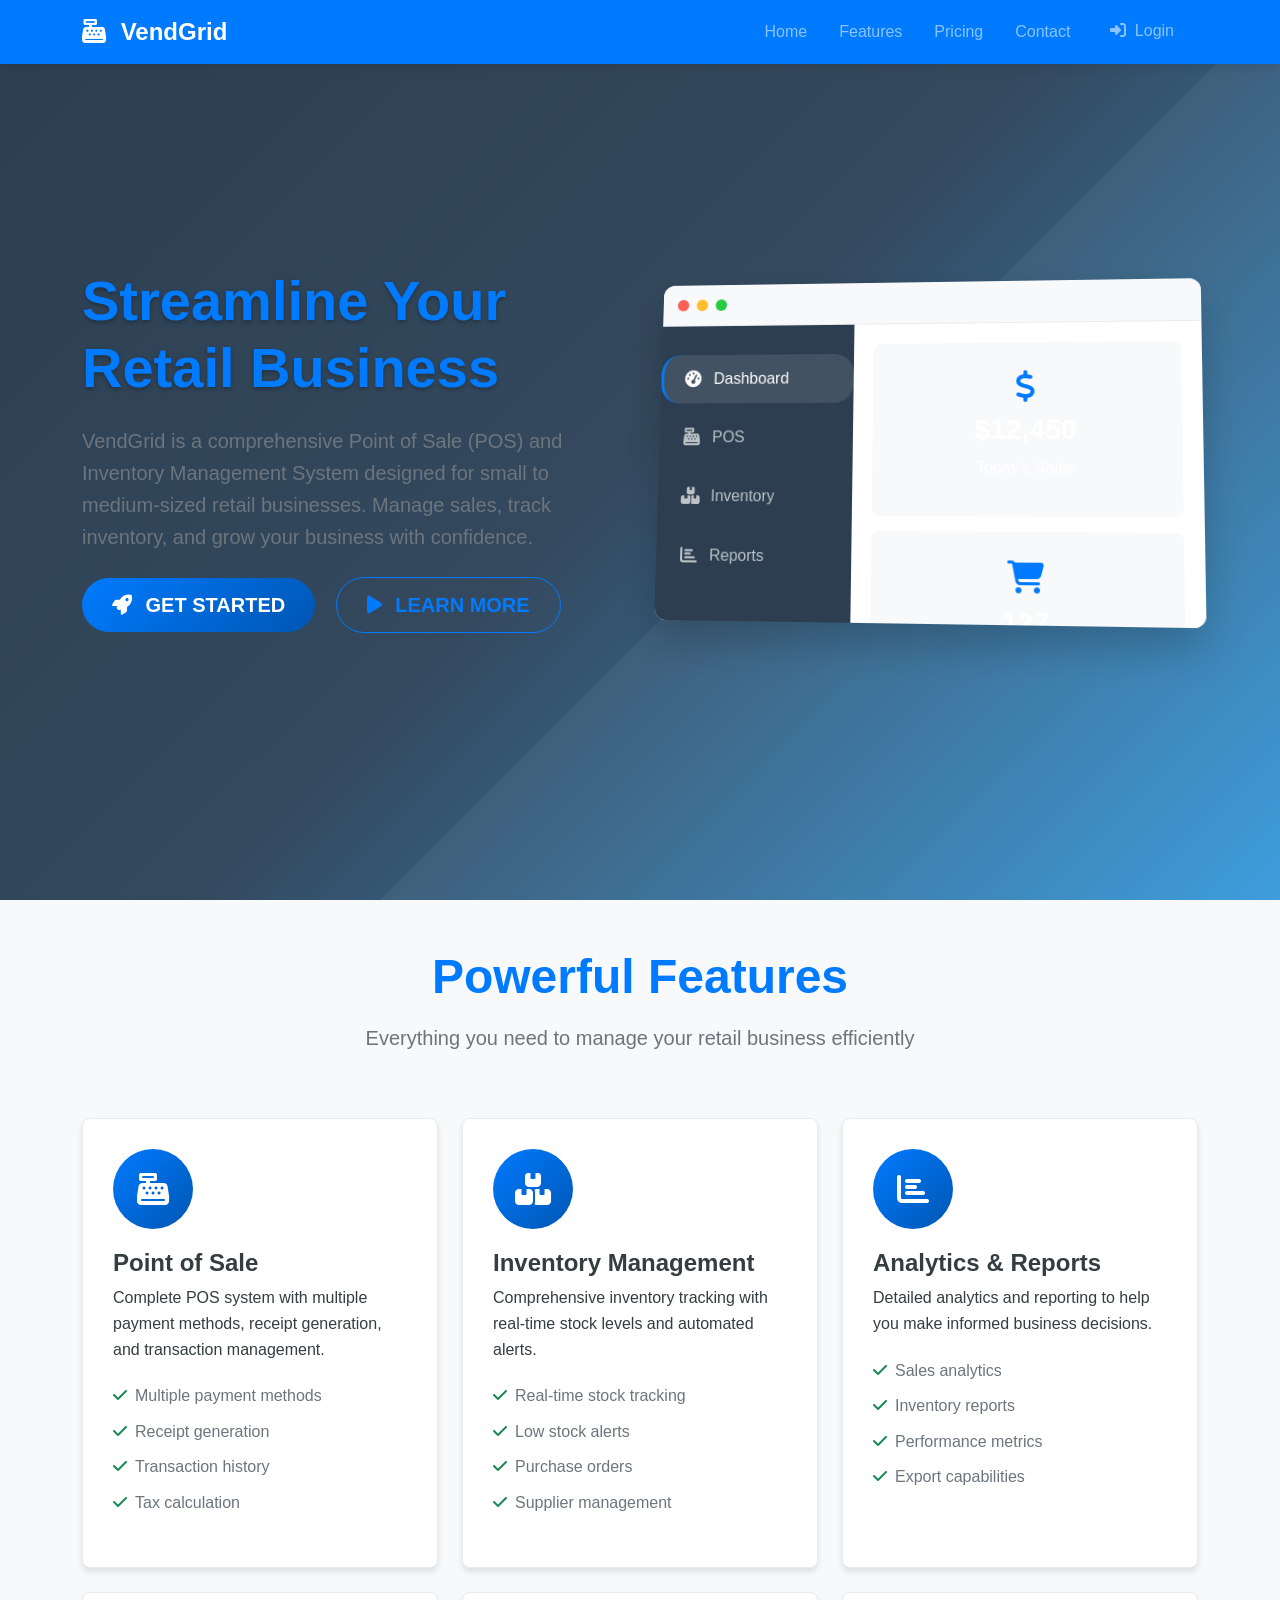
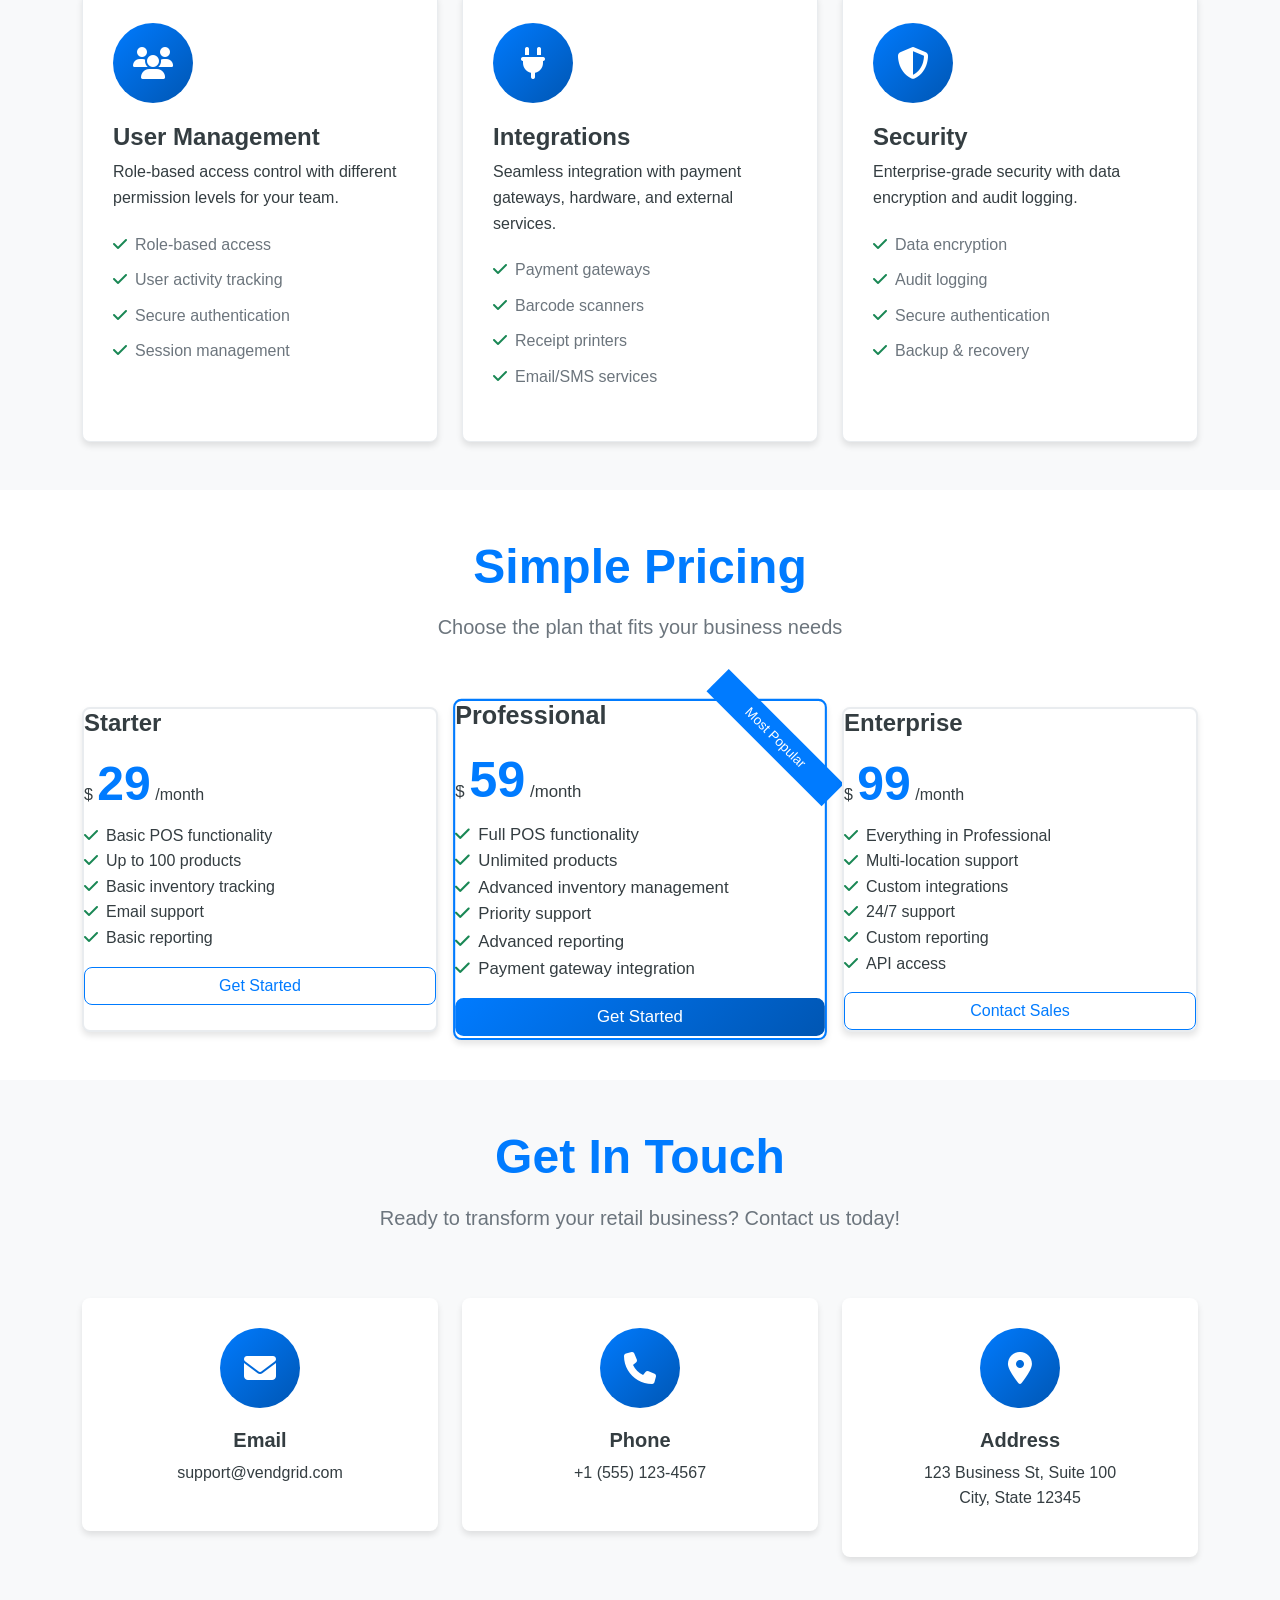
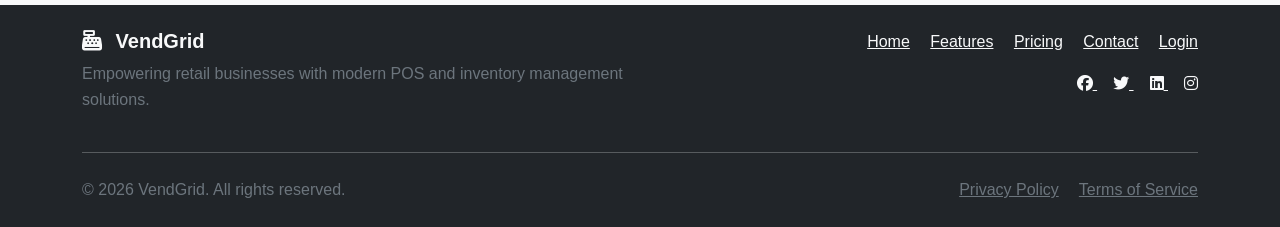
==== index.html @ 6379d598 "vendgrid" ====
<!DOCTYPE html>
<html lang="en">
<head>
    <meta charset="UTF-8">
    <meta name="viewport" content="width=device-width, initial-scale=1.0">
    <title>VendGrid - POS & Inventory Management System</title>
    <meta name="description" content="VendGrid is a comprehensive Point of Sale (POS) and Inventory Management System designed for small to medium-sized retail businesses.">
    
    <!-- Bootstrap CSS -->
    <link href="https://cdn.jsdelivr.net/npm/bootstrap@5.3.2/dist/css/bootstrap.min.css" rel="stylesheet">
    
    <!-- Font Awesome Icons -->
    <link rel="stylesheet" href="https://cdnjs.cloudflare.com/ajax/libs/font-awesome/6.4.0/css/all.min.css">
    
    <!-- Custom CSS -->
    <link rel="stylesheet" href="assets/css/shared.css">
    <link rel="stylesheet" href="assets/css/index.css">
   
    
    <!-- Favicon -->
    <link rel="icon" type="image/x-icon" href="assets/images/icons/favicon.ico">
</head>
<body>
    <!-- Navigation -->
    <nav class="navbar navbar-expand-lg navbar-dark bg-primary fixed-top">
        <div class="container">
            <a class="navbar-brand fw-bold" href="#home">
                <i class="fas fa-cash-register me-2"></i>
                VendGrid
            </a>
            
            <button class="navbar-toggler" type="button" data-bs-toggle="collapse" data-bs-target="#navbarNav">
                <span class="navbar-toggler-icon"></span>
            </button>
            
            <div class="collapse navbar-collapse" id="navbarNav">
                <ul class="navbar-nav ms-auto">
                    <li class="nav-item">
                        <a class="nav-link" href="#home">Home</a>
                    </li>
                    <li class="nav-item">
                        <a class="nav-link" href="#features">Features</a>
                    </li>
                    <li class="nav-item">
                        <a class="nav-link" href="#pricing">Pricing</a>
                    </li>
                    <li class="nav-item">
                        <a class="nav-link" href="#contact">Contact</a>
                    </li>
                    <li class="nav-item">
                        <a class="nav-link btn btn-outline-light ms-2 px-3" href="login.html">
                            <i class="fas fa-sign-in-alt me-1"></i>
                            Login
                        </a>
                    </li>
                </ul>
            </div>
        </div>
    </nav>

    <!-- Hero Section -->
    <section id="home" class="hero-section">
        <div class="container">
            <div class="row align-items-center min-vh-100">
                <div class="col-lg-6">
                    <div class="hero-content">
                        <h1 class="display-4 fw-bold text-primary mb-4">
                            Streamline Your Retail Business
                        </h1>
                        <p class="lead text-muted mb-4">
                            VendGrid is a comprehensive Point of Sale (POS) and Inventory Management System designed for small to medium-sized retail businesses. Manage sales, track inventory, and grow your business with confidence.
                        </p>
                        <div class="hero-buttons">
                            <a href="login.html" class="btn btn-primary btn-lg me-3">
                                <i class="fas fa-rocket me-2"></i>
                                Get Started
                            </a>
                            <a href="#features" class="btn btn-outline-primary btn-lg">
                                <i class="fas fa-play me-2"></i>
                                Learn More
                            </a>
                        </div>
                    </div>
                </div>
                <div class="col-lg-6">
                    <div class="hero-image text-center">
                        <div class="dashboard-preview">
                            <div class="preview-window">
                                <div class="preview-header">
                                    <div class="preview-controls">
                                        <span class="control red"></span>
                                        <span class="control yellow"></span>
                                        <span class="control green"></span>
                                    </div>
                                </div>
                                <div class="preview-content">
                                    <div class="preview-sidebar">
                                        <div class="sidebar-item active">
                                            <i class="fas fa-tachometer-alt"></i>
                                            Dashboard
                                        </div>
                                        <div class="sidebar-item">
                                            <i class="fas fa-cash-register"></i>
                                            POS
                                        </div>
                                        <div class="sidebar-item">
                                            <i class="fas fa-boxes"></i>
                                            Inventory
                                        </div>
                                        <div class="sidebar-item">
                                            <i class="fas fa-chart-bar"></i>
                                            Reports
                                        </div>
                                    </div>
                                    <div class="preview-main">
                                        <div class="preview-cards">
                                            <div class="preview-card">
                                                <div class="card-icon">
                                                    <i class="fas fa-dollar-sign"></i>
                                                </div>
                                                <div class="card-content">
                                                    <h3>$12,450</h3>
                                                    <p>Today's Sales</p>
                                                </div>
                                            </div>
                                            <div class="preview-card">
                                                <div class="card-icon">
                                                    <i class="fas fa-shopping-cart"></i>
                                                </div>
                                                <div class="card-content">
                                                    <h3>127</h3>
                                                    <p>Transactions</p>
                                                </div>
                                            </div>
                                            <div class="preview-card">
                                                <div class="card-icon">
                                                    <i class="fas fa-boxes"></i>
                                                </div>
                                                <div class="card-content">
                                                    <h3>1,234</h3>
                                                    <p>Products</p>
                                                </div>
                                            </div>
                                        </div>
                                    </div>
                                </div>
                            </div>
                        </div>
                    </div>
                </div>
            </div>
        </div>
    </section>

    <!-- Features Section -->
    <section id="features" class="py-5 bg-light">
        <div class="container">
            <div class="row">
                <div class="col-lg-8 mx-auto text-center mb-5">
                    <h2 class="display-5 fw-bold text-primary mb-3">Powerful Features</h2>
                    <p class="lead text-muted">
                        Everything you need to manage your retail business efficiently
                    </p>
                </div>
            </div>
            
            <div class="row g-4">
                <!-- POS Features -->
                <div class="col-lg-4 col-md-6">
                    <div class="feature-card h-100">
                        <div class="feature-icon">
                            <i class="fas fa-cash-register"></i>
                        </div>
                        <h4>Point of Sale</h4>
                        <p>Complete POS system with multiple payment methods, receipt generation, and transaction management.</p>
                        <ul class="feature-list">
                            <li><i class="fas fa-check text-success me-2"></i>Multiple payment methods</li>
                            <li><i class="fas fa-check text-success me-2"></i>Receipt generation</li>
                            <li><i class="fas fa-check text-success me-2"></i>Transaction history</li>
                            <li><i class="fas fa-check text-success me-2"></i>Tax calculation</li>
                        </ul>
                    </div>
                </div>
                
                <!-- Inventory Features -->
                <div class="col-lg-4 col-md-6">
                    <div class="feature-card h-100">
                        <div class="feature-icon">
                            <i class="fas fa-boxes"></i>
                        </div>
                        <h4>Inventory Management</h4>
                        <p>Comprehensive inventory tracking with real-time stock levels and automated alerts.</p>
                        <ul class="feature-list">
                            <li><i class="fas fa-check text-success me-2"></i>Real-time stock tracking</li>
                            <li><i class="fas fa-check text-success me-2"></i>Low stock alerts</li>
                            <li><i class="fas fa-check text-success me-2"></i>Purchase orders</li>
                            <li><i class="fas fa-check text-success me-2"></i>Supplier management</li>
                        </ul>
                    </div>
                </div>
                
                <!-- Reporting Features -->
                <div class="col-lg-4 col-md-6">
                    <div class="feature-card h-100">
                        <div class="feature-icon">
                            <i class="fas fa-chart-bar"></i>
                        </div>
                        <h4>Analytics & Reports</h4>
                        <p>Detailed analytics and reporting to help you make informed business decisions.</p>
                        <ul class="feature-list">
                            <li><i class="fas fa-check text-success me-2"></i>Sales analytics</li>
                            <li><i class="fas fa-check text-success me-2"></i>Inventory reports</li>
                            <li><i class="fas fa-check text-success me-2"></i>Performance metrics</li>
                            <li><i class="fas fa-check text-success me-2"></i>Export capabilities</li>
                        </ul>
                    </div>
                </div>
                
                <!-- User Management -->
                <div class="col-lg-4 col-md-6">
                    <div class="feature-card h-100">
                        <div class="feature-icon">
                            <i class="fas fa-users"></i>
                        </div>
                        <h4>User Management</h4>
                        <p>Role-based access control with different permission levels for your team.</p>
                        <ul class="feature-list">
                            <li><i class="fas fa-check text-success me-2"></i>Role-based access</li>
                            <li><i class="fas fa-check text-success me-2"></i>User activity tracking</li>
                            <li><i class="fas fa-check text-success me-2"></i>Secure authentication</li>
                            <li><i class="fas fa-check text-success me-2"></i>Session management</li>
                        </ul>
                    </div>
                </div>
                
                <!-- Integration -->
                <div class="col-lg-4 col-md-6">
                    <div class="feature-card h-100">
                        <div class="feature-icon">
                            <i class="fas fa-plug"></i>
                        </div>
                        <h4>Integrations</h4>
                        <p>Seamless integration with payment gateways, hardware, and external services.</p>
                        <ul class="feature-list">
                            <li><i class="fas fa-check text-success me-2"></i>Payment gateways</li>
                            <li><i class="fas fa-check text-success me-2"></i>Barcode scanners</li>
                            <li><i class="fas fa-check text-success me-2"></i>Receipt printers</li>
                            <li><i class="fas fa-check text-success me-2"></i>Email/SMS services</li>
                        </ul>
                    </div>
                </div>
                
                <!-- Security -->
                <div class="col-lg-4 col-md-6">
                    <div class="feature-card h-100">
                        <div class="feature-icon">
                            <i class="fas fa-shield-alt"></i>
                        </div>
                        <h4>Security</h4>
                        <p>Enterprise-grade security with data encryption and audit logging.</p>
                        <ul class="feature-list">
                            <li><i class="fas fa-check text-success me-2"></i>Data encryption</li>
                            <li><i class="fas fa-check text-success me-2"></i>Audit logging</li>
                            <li><i class="fas fa-check text-success me-2"></i>Secure authentication</li>
                            <li><i class="fas fa-check text-success me-2"></i>Backup & recovery</li>
                        </ul>
                    </div>
                </div>
            </div>
        </div>
    </section>

    <!-- Pricing Section -->
    <section id="pricing" class="py-5">
        <div class="container">
            <div class="row">
                <div class="col-lg-8 mx-auto text-center mb-5">
                    <h2 class="display-5 fw-bold text-primary mb-3">Simple Pricing</h2>
                    <p class="lead text-muted">
                        Choose the plan that fits your business needs
                    </p>
                </div>
            </div>
            
            <div class="row g-4 justify-content-center">
                <!-- Starter Plan -->
                <div class="col-lg-4 col-md-6">
                    <div class="pricing-card h-100">
                        <div class="pricing-header">
                            <h4>Starter</h4>
                            <div class="price">
                                <span class="currency">$</span>
                                <span class="amount">29</span>
                                <span class="period">/month</span>
                            </div>
                        </div>
                        <div class="pricing-features">
                            <ul class="list-unstyled">
                                <li><i class="fas fa-check text-success me-2"></i>Basic POS functionality</li>
                                <li><i class="fas fa-check text-success me-2"></i>Up to 100 products</li>
                                <li><i class="fas fa-check text-success me-2"></i>Basic inventory tracking</li>
                                <li><i class="fas fa-check text-success me-2"></i>Email support</li>
                                <li><i class="fas fa-check text-success me-2"></i>Basic reporting</li>
                            </ul>
                        </div>
                        <div class="pricing-footer">
                            <a href="login.html" class="btn btn-outline-primary w-100">Get Started</a>
                        </div>
                    </div>
                </div>
                
                <!-- Professional Plan -->
                <div class="col-lg-4 col-md-6">
                    <div class="pricing-card h-100 featured">
                        <div class="pricing-badge">Most Popular</div>
                        <div class="pricing-header">
                            <h4>Professional</h4>
                            <div class="price">
                                <span class="currency">$</span>
                                <span class="amount">59</span>
                                <span class="period">/month</span>
                            </div>
                        </div>
                        <div class="pricing-features">
                            <ul class="list-unstyled">
                                <li><i class="fas fa-check text-success me-2"></i>Full POS functionality</li>
                                <li><i class="fas fa-check text-success me-2"></i>Unlimited products</li>
                                <li><i class="fas fa-check text-success me-2"></i>Advanced inventory management</li>
                                <li><i class="fas fa-check text-success me-2"></i>Priority support</li>
                                <li><i class="fas fa-check text-success me-2"></i>Advanced reporting</li>
                                <li><i class="fas fa-check text-success me-2"></i>Payment gateway integration</li>
                            </ul>
                        </div>
                        <div class="pricing-footer">
                            <a href="login.html" class="btn btn-primary w-100">Get Started</a>
                        </div>
                    </div>
                </div>
                
                <!-- Enterprise Plan -->
                <div class="col-lg-4 col-md-6">
                    <div class="pricing-card h-100">
                        <div class="pricing-header">
                            <h4>Enterprise</h4>
                            <div class="price">
                                <span class="currency">$</span>
                                <span class="amount">99</span>
                                <span class="period">/month</span>
                            </div>
                        </div>
                        <div class="pricing-features">
                            <ul class="list-unstyled">
                                <li><i class="fas fa-check text-success me-2"></i>Everything in Professional</li>
                                <li><i class="fas fa-check text-success me-2"></i>Multi-location support</li>
                                <li><i class="fas fa-check text-success me-2"></i>Custom integrations</li>
                                <li><i class="fas fa-check text-success me-2"></i>24/7 support</li>
                                <li><i class="fas fa-check text-success me-2"></i>Custom reporting</li>
                                <li><i class="fas fa-check text-success me-2"></i>API access</li>
                            </ul>
                        </div>
                        <div class="pricing-footer">
                            <a href="login.html" class="btn btn-outline-primary w-100">Contact Sales</a>
                        </div>
                    </div>
                </div>
            </div>
        </div>
    </section>

    <!-- Contact Section -->
    <section id="contact" class="py-5 bg-light">
        <div class="container">
            <div class="row">
                <div class="col-lg-8 mx-auto text-center mb-5">
                    <h2 class="display-5 fw-bold text-primary mb-3">Get In Touch</h2>
                    <p class="lead text-muted">
                        Ready to transform your retail business? Contact us today!
                    </p>
                </div>
            </div>
            
            <div class="row g-4">
                <div class="col-lg-4">
                    <div class="contact-info text-center">
                        <div class="contact-icon">
                            <i class="fas fa-envelope"></i>
                        </div>
                        <h5>Email</h5>
                        <p>support@vendgrid.com</p>
                    </div>
                </div>
                
                <div class="col-lg-4">
                    <div class="contact-info text-center">
                        <div class="contact-icon">
                            <i class="fas fa-phone"></i>
                        </div>
                        <h5>Phone</h5>
                        <p>+1 (555) 123-4567</p>
                    </div>
                </div>
                
                <div class="col-lg-4">
                    <div class="contact-info text-center">
                        <div class="contact-icon">
                            <i class="fas fa-map-marker-alt"></i>
                        </div>
                        <h5>Address</h5>
                        <p>123 Business St, Suite 100<br>City, State 12345</p>
                    </div>
                </div>
            </div>
        </div>
    </section>

    <!-- Footer -->
    <footer class="bg-dark text-light py-4">
        <div class="container">
            <div class="row">
                <div class="col-lg-6">
                    <div class="footer-brand mb-3">
                        <h5 class="fw-bold">
                            <i class="fas fa-cash-register me-2"></i>
                            VendGrid
                        </h5>
                        <p class="text-muted">
                            Empowering retail businesses with modern POS and inventory management solutions.
                        </p>
                    </div>
                </div>
                
                <div class="col-lg-6">
                    <div class="footer-links text-lg-end">
                        <a href="#home" class="text-light me-3">Home</a>
                        <a href="#features" class="text-light me-3">Features</a>
                        <a href="#pricing" class="text-light me-3">Pricing</a>
                        <a href="#contact" class="text-light me-3">Contact</a>
                        <a href="login.html" class="text-light">Login</a>
                    </div>
                    
                    <div class="footer-social mt-3 text-lg-end">
                        <a href="#" class="text-light me-3">
                            <i class="fab fa-facebook"></i>
                        </a>
                        <a href="#" class="text-light me-3">
                            <i class="fab fa-twitter"></i>
                        </a>
                        <a href="#" class="text-light me-3">
                            <i class="fab fa-linkedin"></i>
                        </a>
                        <a href="#" class="text-light">
                            <i class="fab fa-instagram"></i>
                        </a>
                    </div>
                </div>
            </div>
            
            <hr class="my-4">
            
            <div class="row">
                <div class="col-lg-6">
                    <p class="text-muted mb-0">
                        &copy; 2026 VendGrid. All rights reserved.
                    </p>
                </div>
                <div class="col-lg-6 text-lg-end">
                    <a href="#" class="text-muted me-3">Privacy Policy</a>
                    <a href="#" class="text-muted">Terms of Service</a>
                </div>
            </div>
        </div>
    </footer>

    <!-- Bootstrap JS -->
    <script src="https://cdn.jsdelivr.net/npm/bootstrap@5.3.2/dist/js/bootstrap.bundle.min.js"></script>
    
    <!-- Custom JS -->
    <script src="assets/js/main.js"></script>
    
</body>
</html>
---- assets/css/shared.css ----
/* shared.css – VendGrid Common Styles */
* {
    margin: 0;
    padding: 0;
    box-sizing: border-box;
}

body {
    font-family: 'Segoe UI', Tahoma, Geneva, Verdana, sans-serif;
    line-height: 1.6;
    color: hsl(198, 11%, 23%);
    background-color: hsl(0, 0%, 100%);
    overflow-x: hidden;
}/* ===== Sidebar ===== */
.sidebar {
    position: fixed;
    left: 0;
    top: 56px;
    bottom: 0;
    width: 250px;
    background: white;
    box-shadow: 2px 0 5px rgba(0,0,0,0.05);
    z-index: 100;
    overflow-x: hidden;
    white-space: nowrap;
    display: flex;
    flex-direction: column;
    transition: width 0.25s ease-in-out;
    will-change: width;
}

/* Sidebar Header */
.sidebar-header {
    padding: 16px 20px;
    border-bottom: 1px solid #e9ecef;
    display: flex;
    align-items: center;
    justify-content: space-between;
    height: 60px;
    flex-shrink: 0;
}
.sidebar-logo {
    font-size: 0.95rem;
    font-weight: 700;
    color: #007bff;
    text-decoration: none;
    overflow: hidden;
    white-space: nowrap;
    transition: opacity 0.2s ease, max-width 0.25s ease;
    max-width: 160px;
    opacity: 1;
}
.sidebar-toggle {
    background: transparent;
    border: none;
    color: #6c757d;
    font-size: 1.1rem;
    cursor: pointer;
    padding: 6px 8px;
    border-radius: 6px;
    flex-shrink: 0;
    transition: background 0.2s;
}

/* Nav Items */
.sidebar-nav {
    flex: 1;
    padding: 12px 0;
    overflow-y: auto;
    overflow-x: hidden;
}
.sidebar-item {
    display: flex;
    align-items: center;
    gap: 12px;
    padding: 12px 20px;
    margin: 4px 0;
    color: #6c757d;
    text-decoration: none;
    border-left: 3px solid transparent;
    transition: background 0.2s, color 0.2s, border-color 0.2s;
    white-space: nowrap;
}
.sidebar-item i {
    width: 22px;
    text-align: center;
    flex-shrink: 0;
}
.sidebar-item span {
    transition: max-width 0.2s ease, opacity 0.2s ease;
    max-width: 160px;
    opacity: 1;
    display: inline-block;
}
.sidebar-item.active,
.sidebar-item:hover {
    background: #f0f2f5;
    color: #007bff;
    border-left-color: #007bff;
}

/* Collapsed state */
.sidebar-collapsed .sidebar {
    width: 72px;
}
.sidebar-collapsed .sidebar-header {
    justify-content: center;
    padding: 16px 0;
}
.sidebar-collapsed .sidebar-logo {
    max-width: 0;
    opacity: 0;
}
.sidebar-collapsed .sidebar-item {
    justify-content: center;
    padding: 12px 0;
    gap: 0;
}
.sidebar-collapsed .sidebar-item span {
    max-width: 0;
    opacity: 0;
    pointer-events: none;
}

/* Tooltip on hover (collapsed) */
.sidebar-collapsed .sidebar-item {
    position: relative;
}
.sidebar-collapsed .sidebar-item:hover::after {
    content: attr(data-tooltip);
    position: absolute;
    left: 76px;
    top: 50%;
    transform: translateY(-50%);
    background: #1a1a2e;
    color: #fff;
    padding: 6px 12px;
    border-radius: 6px;
    font-size: 0.8rem;
    white-space: nowrap;
    z-index: 200;
    box-shadow: 0 2px 8px rgba(0,0,0,0.2);
    pointer-events: none;
}

/* Main content & POS container – single source of truth */
.main-content {
    margin-left: 250px;
    margin-top: 56px;
    padding: 24px;
    transition: margin-left 0.25s ease-in-out;
    will-change: margin-left;
}
.sidebar-collapsed .main-content {
    margin-left: 72px;
}

.pos-container {
    display: flex;
    height: calc(100vh - 56px);
    margin-top: 56px;
    margin-left: 250px;
    transition: margin-left 0.25s ease-in-out;
    will-change: margin-left;
}
.sidebar-collapsed .pos-container {
    margin-left: 72px;
}

/* Mobile drawer (unchanged) */
@media (max-width: 768px) {
    .sidebar {
        transform: translateX(-100%);
        transition: transform 0.25s ease-in-out;
        width: 250px;
        box-shadow: none;
    }
    .sidebar.mobile-open {
        transform: translateX(0);
        box-shadow: 2px 0 12px rgba(0,0,0,0.15);
    }
    .main-content,
    .pos-container {
        margin-left: 0 !important;
    }
    .sidebar-overlay {
        position: fixed;
        top: 0;
        left: 0;
        right: 0;
        bottom: 0;
        background: rgba(0,0,0,0.5);
        z-index: 99;
        display: none;
    }
    .sidebar-overlay.active {
        display: block;
    }
    .sidebar-collapsed .sidebar {
        width: 250px;
    }
}

html {
    scroll-behavior: smooth;
}

/* ===== Typography ===== */
h1, h2, h3, h4, h5, h6 {
    margin-bottom: 0.5rem;
    font-weight: 600;
    line-height: 1.2;
}

/* ===== Navigation Bar ===== */
.navbar {
    backdrop-filter: blur(10px);
    background-color: rgba(0, 123, 255, 0.95) !important;
    box-shadow: 0 2px 10px rgba(0, 0, 0, 0.1);
    transition: all 0.3s ease;
}

.navbar-brand {
    font-size: 1.5rem;
    font-weight: 700;
}

.navbar-nav .nav-link {
    font-weight: 500;
    margin: 0 0.5rem;
    transition: all 0.3s ease;
}

.navbar-nav .nav-link:hover {
    color: rgba(255, 255, 255, 0.8) !important;
}


/* ===== Sidebar ===== */
.sidebar {
    position: fixed;
    left: 0;
    top: 56px;
    bottom: 0;
    width: 250px;
    background: white;
    box-shadow: 2px 0 5px rgba(0,0,0,0.05);
    padding: 0;
    z-index: 100;
    overflow-x: hidden;
    white-space: nowrap;
    display: flex;
    flex-direction: column;
    transition: width 0.25s ease-in-out, transform 0.25s ease-in-out;
}

/* ===== Sidebar Header ===== */
.sidebar-header {
    padding: 16px 20px;
    border-bottom: 1px solid #e9ecef;
    display: flex;
    align-items: center;
    justify-content: space-between;
    height: 60px;
    flex-shrink: 0;
}
.sidebar-logo {
    font-size: 0.95rem;
    font-weight: 700;
    color: #007bff;
    text-decoration: none;
    overflow: hidden;
    white-space: nowrap;
    transition: opacity 0.2s ease, max-width 0.25s ease;
    max-width: 160px;
    opacity: 1;
}
.sidebar-toggle {
    background: transparent;
    border: none;
    color: #6c757d;
    font-size: 1.1rem;
    cursor: pointer;
    padding: 6px 8px;
    border-radius: 6px;
    flex-shrink: 0;
    transition: background 0.2s;
}
.sidebar-toggle:hover {
    background: #f0f2f5;
    color: #007bff;
}

/* ===== Nav Items ===== */
.sidebar-nav {
    flex: 1;
    padding: 12px 0;
    list-style: none;
    margin: 0;
    overflow-y: auto;
    overflow-x: hidden;
}
.sidebar-item {
    border-radius: 20px;
    height: 50px;
    display: flex;
    align-items: center;
    margin-top: 10px;
    padding: 12px 20px;
    color: #6c757d;
    text-decoration: none;
    border-left: 3px solid transparent;
    transition: background 0.2s, color 0.2s, border-color 0.2s, padding 0.25s;
    white-space: nowrap;
}
.sidebar-item i {
    font-size: 1.1rem;
    width: 22px;
    text-align: center;
    flex-shrink: 0;
}
/* KEY FIX: span uses max-width transition so text disappears cleanly */
.sidebar-item span {
    overflow: hidden;
    max-width: 160px;
    opacity: 1;
    transition: max-width 0.25s ease, opacity 0.2s ease;
    display: inline-block;
}
.sidebar-item:hover,
.sidebar-item.active {
    background: #f0f2f5;
    color: #007bff;
    border-left-color: #007bff;
}

/* ===== Collapsed State ===== */
.sidebar-collapsed .sidebar {
    width: 72px;
}
.sidebar-collapsed .sidebar-header {
    justify-content: center;
    padding: 16px 0;
}
.sidebar-collapsed .sidebar-logo {
    max-width: 0;
    opacity: 0;
}
.sidebar-collapsed .sidebar-item {
    justify-content: center;
    padding: 12px 0;
    gap: 0;
}
/* Completely hide text — no partial visibility */
.sidebar-collapsed .sidebar-item span {
    max-width: 0;
    opacity: 0;
    pointer-events: none;
}

/* ===== Tooltip (collapsed hover) ===== */
.sidebar-collapsed .sidebar-item {
    position: relative;
}
.sidebar-collapsed .sidebar-item:hover::after {
    content: attr(data-tooltip);
    position: absolute;
    left: 76px;
    top: 50%;
    transform: translateY(-50%);
    background: #1a1a2e;
    color: #fff;
    padding: 6px 12px;
    border-radius: 6px;
    font-size: 0.8rem;
    white-space: nowrap;
    z-index: 200;
    box-shadow: 0 2px 8px rgba(0,0,0,0.2);
    pointer-events: none;
}

/* ==/* In shared.css — single source of truth for layout */
.main-content {
    margin-left: 250px;
    margin-top: 56px;
    padding: 24px;
    transition: margin-left 0.25s ease-in-out;
}
.sidebar-collapsed .main-content {
    margin-left: 72px;
}

.pos-container {
    display: flex;
    height: calc(100vh - 56px);
    margin-top: 56px;
    margin-left: 250px;
    transition: margin-left 0.25s ease-in-out;
}
.sidebar-collapsed .pos-container {
    margin-left: 72px;
}

@media (max-width: 768px) {
    .main-content,
    .pos-container {
        margin-left: 0 !important;
        margin-top: 56px;
    }
}







/* ===== Main Content (Dashboard pages) ===== */
.main-content {
    margin-left: 250px;
    margin-top: 56px;
    padding: 20px;
}

/* ===== Buttons ===== */
.btn {
    border-radius: 8px;
    font-weight: 500;
    transition: all 0.3s ease;
}

.btn:hover {
    transform: translateY(-1px);
}

.btn-primary {
    background: linear-gradient(135deg, #007bff, #0056b3);
    border: none;
}

.btn-primary:hover {
    background: linear-gradient(135deg, #0056b3, #007bff);
}

.btn-outline-primary {
    border-color: #007bff;
    color: #007bff;
}

.btn-outline-primary:hover {
    background-color: #007bff;
    color: white;
}

/* ===== Alerts / Notifications ===== */
.alert {
    border-radius: 8px;
    border: none;
}

/* ===== Utility Classes ===== */
.text-primary { color: #007bff !important; }
.text-secondary { color: #6c757d !important; }
.text-muted { color: #6c757d !important; }
.bg-primary { background-color: #007bff !important; }
.bg-light { background-color: #f8f9fa !important; }

/* ===== Loading Spinner ===== */
.loading {
    display: inline-block;
    width: 20px;
    height: 20px;
    border: 3px solid rgba(255,255,255,0.3);
    border-radius: 50%;
    border-top-color: white;
    animation: spin 1s ease-in-out infinite;
}

@keyframes spin {
    to { transform: rotate(360deg); }
}

/* ===== Custom Scrollbar ===== */
::-webkit-scrollbar {
    width: 8px;
}
::-webkit-scrollbar-track {
    background: #f1f1f1;
}
::-webkit-scrollbar-thumb {
    background: #007bff;
    border-radius: 4px;
}
::-webkit-scrollbar-thumb:hover {
    background: #0056b3;
}

/* ===== Responsive Sidebar ===== */
@media (max-width: 768px) {
    .sidebar {
        display: none;
    }
    .main-content {
        margin-left: 0;
    }
    
}


/* inventory.css – VendGrid Inventory */
.product-card {
    background: white;
    border-radius: 10px;
    padding: 15px;
    margin-bottom: 15px;
    box-shadow: 0 2px 5px rgba(0,0,0,0.05);
}
/* Modals reuse Bootstrap styles, but we keep minimal overrides */




/* ── Toast Container ── */
#toastContainer {
    position: fixed;
    top: 70px;
    right: 20px;
    z-index: 9999;
    display: flex;
    flex-direction: column;
    gap: 8px;
}
.vg-toast {
    min-width: 280px;
    padding: 12px 16px;
    border-radius: 8px;
    color: #fff;
    font-size: 0.9rem;
    display: flex;
    align-items: center;
    gap: 10px;
    box-shadow: 0 4px 12px rgba(0,0,0,0.15);
    animation: slideIn 0.25s ease;
}
.vg-toast.success { background: #198754; }
.vg-toast.error   { background: #dc3545; }
.vg-toast.warning { background: #ffc107; color: #000; }
.vg-toast.info    { background: #0dcaf0; color: #000; }
@keyframes slideIn {
    from { transform: translateX(100%); opacity: 0; }
    to   { transform: translateX(0);    opacity: 1; }
}

/* ── Layout ── */

.sidebar {
    position: fixed; left: 0; top: 56px; bottom: 0;
    width: 250px; background: white; padding: 20px 0;
    border-right: 1px solid #e9ecef; overflow-y: auto;
}
.sidebar-item {
    padding: 12px 24px; display: flex; align-items: center;
    gap: 12px; color: #6c757d; text-decoration: none;
    transition: all 0.2s;
}
.sidebar-item:hover,
.sidebar-item.active {
    background: #f0f2f5; color: #667eea;
    border-left: 3px solid #667eea;
}
.main-content { margin-left: 250px; margin-top: 56px; padding: 24px; }
@media (max-width: 768px) {
    .sidebar { display: none; }
    .main-content { margin-left: 0; }
}

/* ── Tab styles ── */
.nav-tabs .nav-link { color: #6c757d; }
.nav-tabs .nav-link.active { color: #667eea; border-bottom-color: #667eea; font-weight: 600; }

/* ── Table ── */
.table th { font-size: 0.8rem; text-transform: uppercase; letter-spacing: 0.05em; color: #6c757d; }
.table td { vertical-align: middle; }

/* ── Product card (mobile fallback) ── */
.product-card {
    background: white; border-radius: 10px; padding: 15px;
    margin-bottom: 12px; box-shadow: 0 2px 5px rgba(0,0,0,0.05);
}

/* ── Icon action buttons ── */
.icon-btn {
    display: inline-flex;
    align-items: center;
    justify-content: center;
    width: 34px;
    height: 34px;
    border-radius: 8px;
    border: 1.5px solid;
    background: white;
    font-size: 0.8rem;
    cursor: pointer;
    margin-right: 4px;
    transition: background 0.15s, color 0.15s;
}
.icon-btn:last-child { margin-right: 0; }

.icon-btn-edit   { color: #0d6efd; border-color: #0d6efd; }
.icon-btn-edit:hover { background: #0d6efd; color: #fff; }

.icon-btn-delete { color: #dc3545; border-color: #dc3545; }
.icon-btn-delete:hover { background: #dc3545; color: #fff; }

.icon-btn-warn   { color: #fd7e14; border-color: #fd7e14; }
.icon-btn-warn:hover { background: #fd7e14; color: #fff; }

.icon-btn-success { color: #198754; border-color: #198754; }
.icon-btn-success:hover { background: #198754; color: #fff; }





.border-dashed { border-style: dashed !important; }
---- assets/css/index.css ----
/* index.css – VendGrid Landing Page */
.hero-section {
    background: linear-gradient(135deg, #2c3e50 0%, #34495e 50%, #3498db 100%);
    color: white;
    position: relative;
    overflow: hidden;
}

.hero-section::before {
    content: '';
    position: absolute;
    inset: 0;
    background: url('data:image/svg+xml,<svg xmlns="http://www.w3.org/2000/svg" viewBox="0 0 1000 1000"><polygon fill="rgba(255,255,255,0.05)" points="0,1000 1000,0 1000,1000"/></svg>');
    background-size: cover;
}

.hero-content {
    position: relative;
    z-index: 2;
}

.hero-content h1 {
    color: white;
    text-shadow: 0 2px 4px rgba(0,0,0,0.3);
}

.hero-buttons .btn {
    border-radius: 50px;
    padding: 12px 30px;
    font-weight: 600;
    text-transform: uppercase;
}

/* Dashboard Preview */
.dashboard-preview {
    position: relative;
    z-index: 2;
}

.preview-window {
    background: white;
    border-radius: 12px;
    box-shadow: 0 20px 40px rgba(0,0,0,0.2);
    overflow: hidden;
    transform: perspective(1000px) rotateY(-5deg) rotateX(5deg);
    transition: all 0.3s ease;
}

.preview-window:hover {
    transform: perspective(1000px) rotateY(0deg) rotateX(0deg);
}

.preview-header {
    background: #f8f9fa;
    padding: 15px;
    border-bottom: 1px solid #e9ecef;
}

.preview-controls {
    display: flex;
    gap: 8px;
}

.control {
    width: 12px;
    height: 12px;
    border-radius: 50%;
}
.control.red { background: #ff5f57; }
.control.yellow { background: #ffbd2e; }
.control.green { background: #28ca42; }

.preview-content {
    display: flex;
    height: 300px;
}

.preview-sidebar {
    width: 200px;
    background: #2c3e50;
    padding: 20px 0;
}

.preview-sidebar .sidebar-item {
    padding: 12px 20px;
    color: #bdc3c7;
    display: flex;
    align-items: center;
    gap: 10px;
}

.preview-sidebar .sidebar-item.active {
    background: rgba(255,255,255,0.1);
    color: white;
    border-left-color: #007bff;
}

.preview-main {
    flex: 1;
    padding: 20px;
    background: white;
}

.preview-cards {
    display: grid;
    grid-template-columns: repeat(auto-fit, minmax(150px,1fr));
    gap: 15px;
}

.preview-card {
    background: #f8f9fa;
    padding: 20px;
    border-radius: 8px;
    text-align: center;
}

.preview-card .card-icon {
    font-size: 2rem;
    color: #007bff;
}

/* Feature Cards */
.feature-card {
    background: white;
    padding: 30px;
    border-radius: 8px;
    box-shadow: 0 4px 6px rgba(0,0,0,0.1);
    transition: all 0.3s ease;
    border: 1px solid #e9ecef;
}
.feature-card:hover {
    transform: translateY(-5px);
    box-shadow: 0 10px 30px rgba(0,0,0,0.15);
}
.feature-icon {
    width: 80px;
    height: 80px;
    background: linear-gradient(135deg, #007bff, #0056b3);
    border-radius: 50%;
    display: flex;
    align-items: center;
    justify-content: center;
    margin-bottom: 20px;
    color: white;
    font-size: 2rem;
}
.feature-list {
    list-style: none;
    padding-left: 0;
}
.feature-list li {
    padding: 5px 0;
    color: #6c757d;
}

/* Pricing Cards */
.pricing-card {
    background: white;
    border-radius: 8px;
    box-shadow: 0 4px 6px rgba(0,0,0,0.1);
    transition: all 0.3s ease;
    border: 2px solid #e9ecef;
    position: relative;
}
.pricing-card.featured {
    border-color: #007bff;
    transform: scale(1.05);
}
.pricing-badge {
    position: absolute;
    top: 20px;
    right: -30px;
    background: #007bff;
    color: white; 
    padding: 5px 40px;
    font-size: 0.8rem;
    transform: rotate(45deg);
}
.price .amount {
    font-size: 3rem;
    font-weight: 700;
    color: #007bff;
}
.contact-info {
    text-align: center;
    padding: 30px;
    background: white;
    border-radius: 8px;
    box-shadow: 0 4px 6px rgba(0,0,0,0.1);
}
.contact-icon {
    width: 80px;
    height: 80px;
    background: linear-gradient(135deg, #007bff, #0056b3);
    border-radius: 50%;
    display: flex;
    align-items: center;
    justify-content: center;
    margin: 0 auto 20px;
    color: white;
    font-size: 2rem;
}
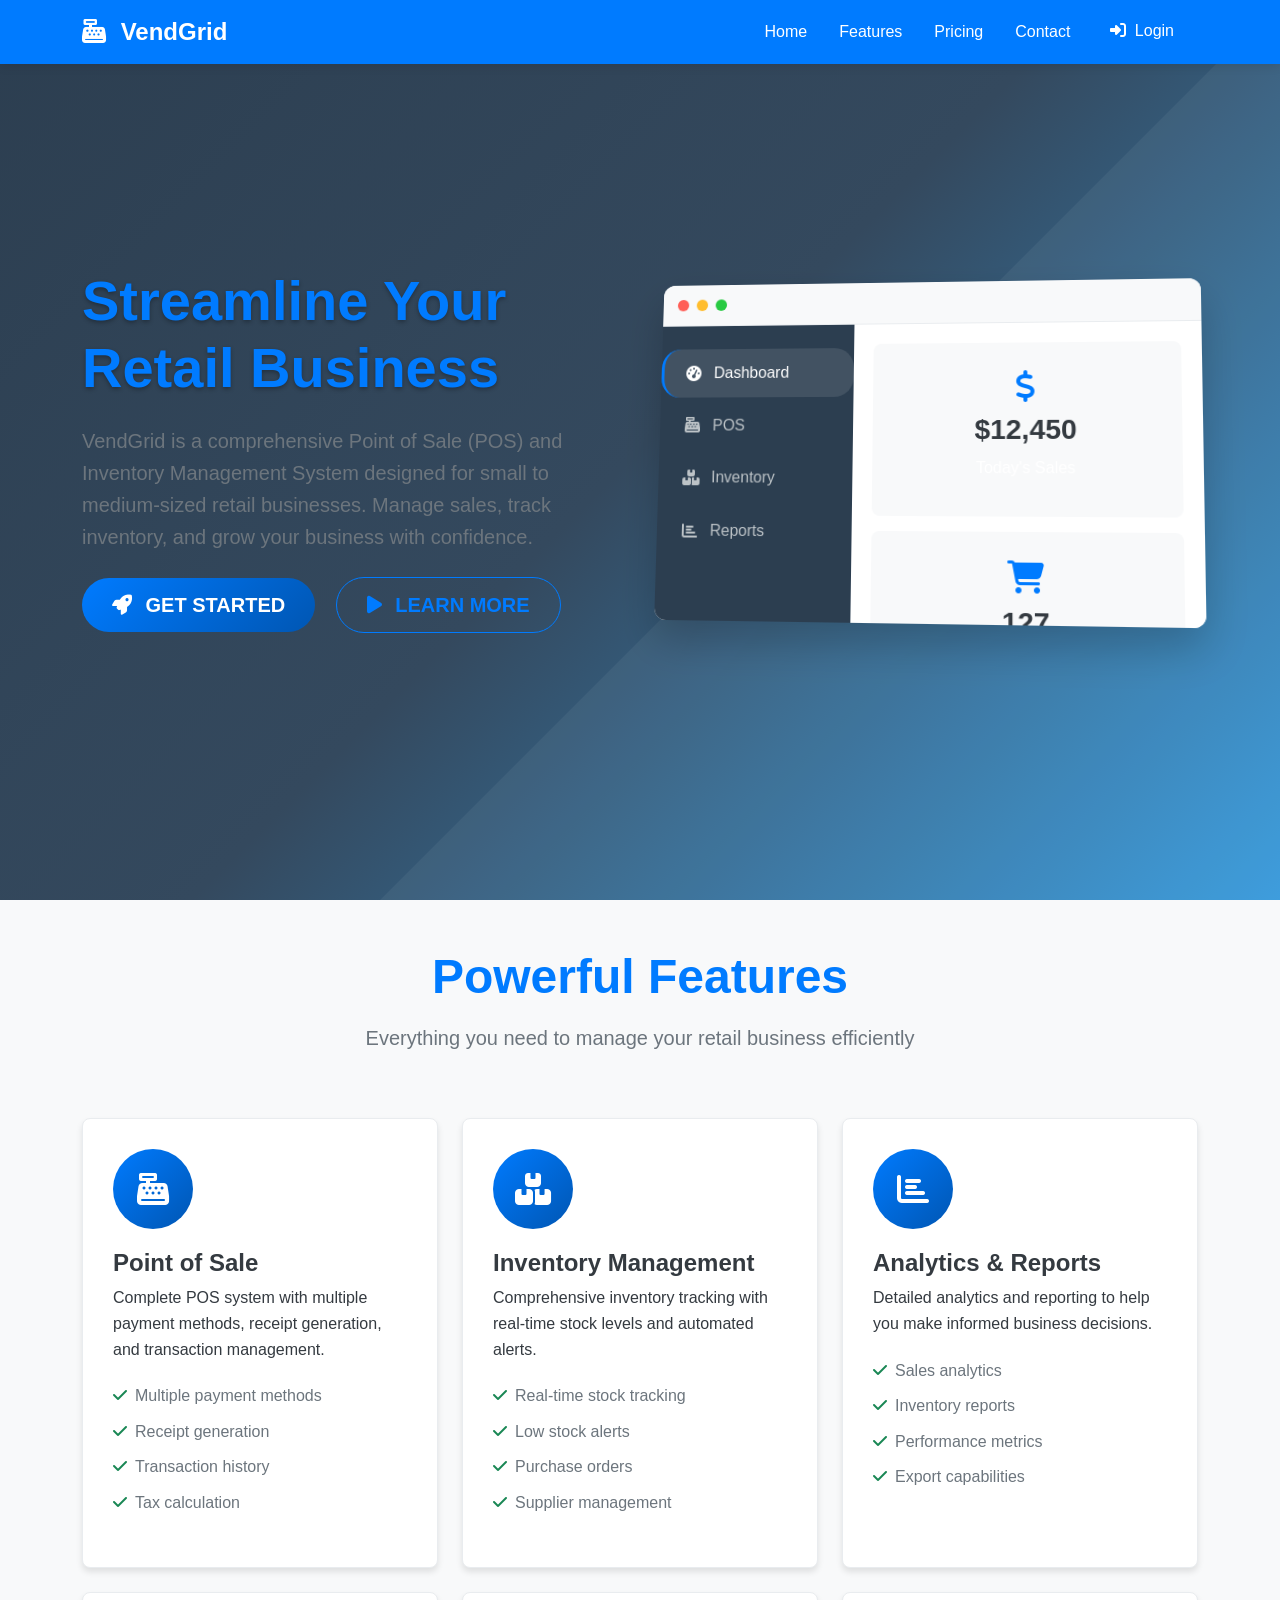
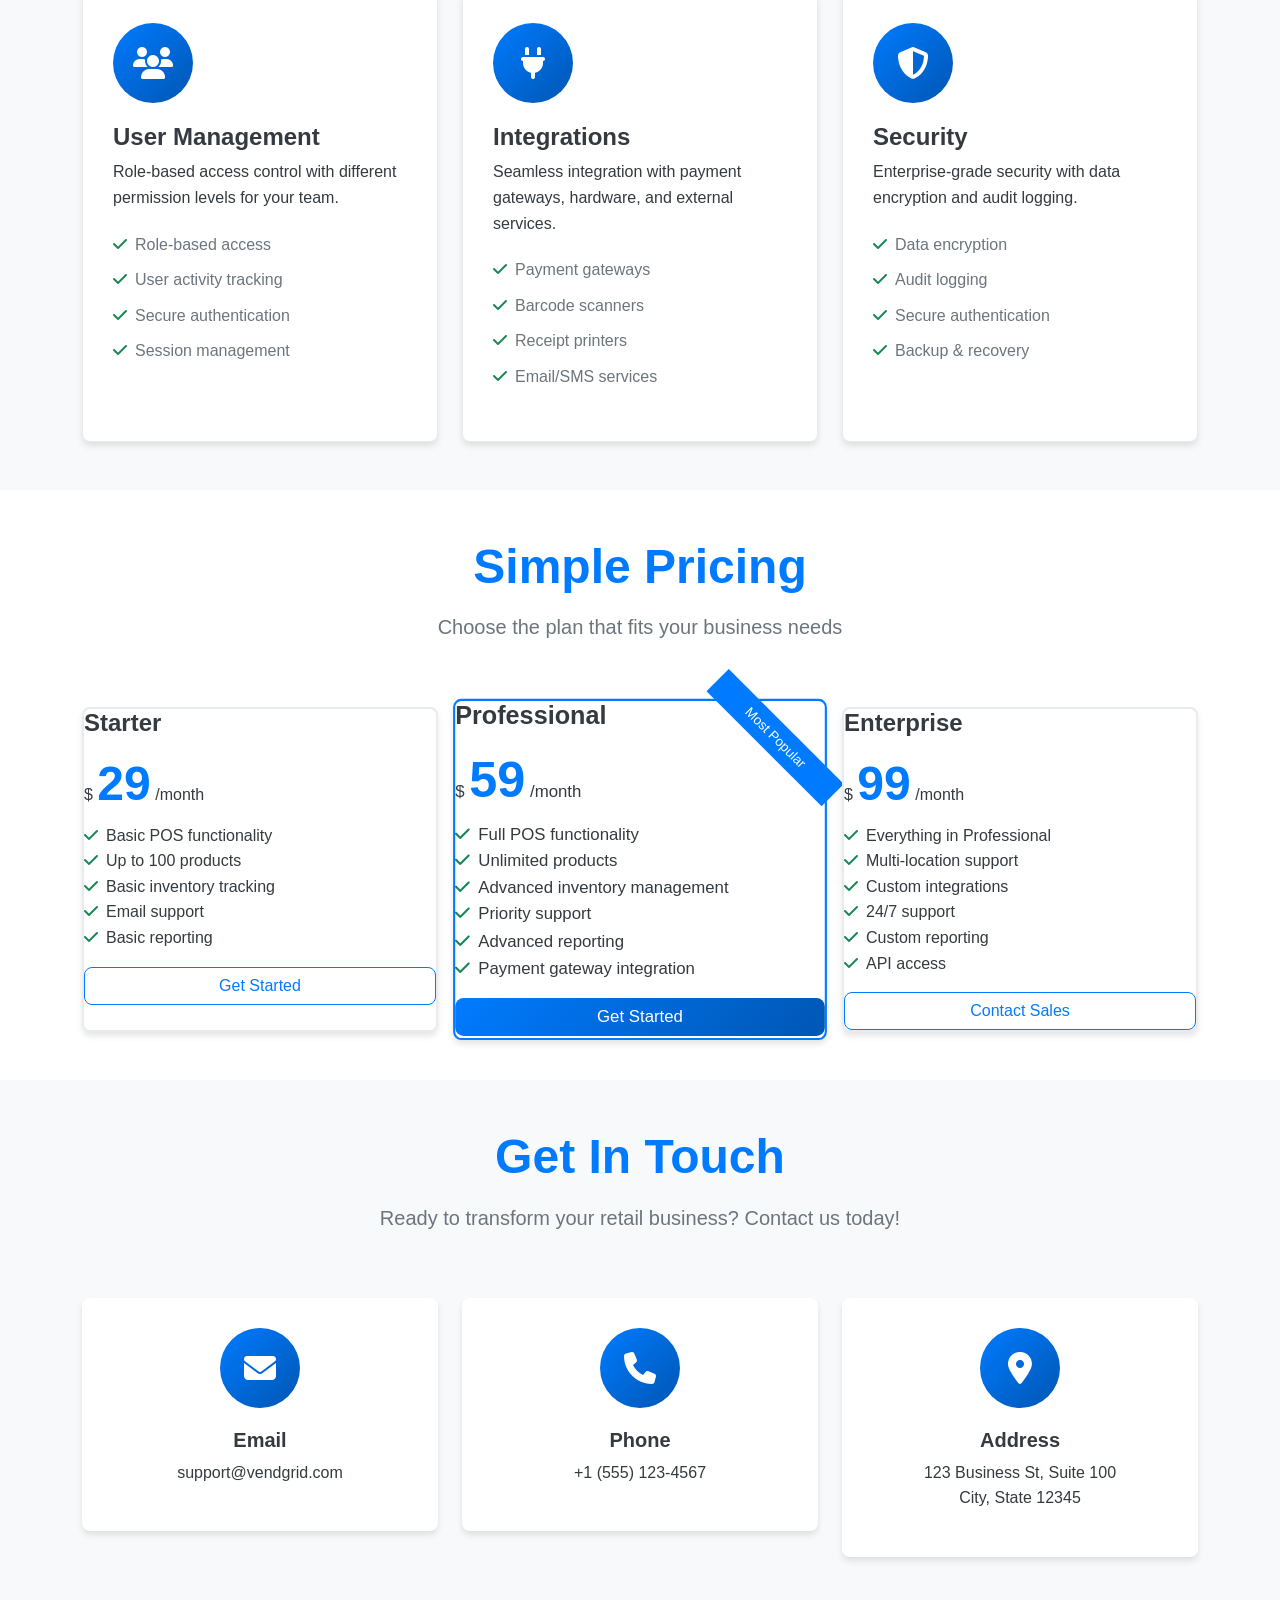
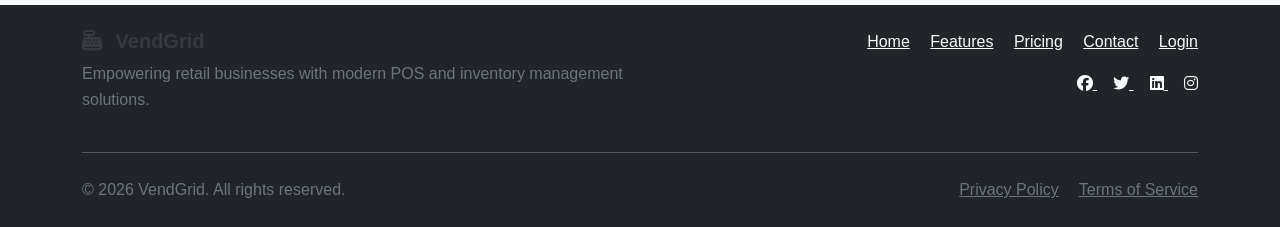
==== commit 124e121d: "yeah" ====
--- a/index.html
+++ b/index.html
@@ -15,6 +15,7 @@
     <!-- Custom CSS -->
     <link rel="stylesheet" href="assets/css/shared.css">
     <link rel="stylesheet" href="assets/css/index.css">
+     <link rel="stylesheet" href="assets/css/light-theme.css">
    
     
     <!-- Favicon -->
@@ -475,7 +476,9 @@
     <script src="https://cdn.jsdelivr.net/npm/bootstrap@5.3.2/dist/js/bootstrap.bundle.min.js"></script>
     
     <!-- Custom JS -->
-    <script src="assets/js/main.js"></script>
+     <script src="assets/js/permissions.js"></script>
+     <script src="assets/js/index.js"></script>
+     <script src="assets/js/theme-manager.js"></script>
     
 </body>
 </html>
--- a/assets/css/shared.css
+++ b/assets/css/shared.css
@@ -1,4 +1,4 @@
-/* shared.css – VendGrid Common Styles */
+/* shared.css – VendGrid Common Styles (using CSS variables) */
 * {
     margin: 0;
     padding: 0;
@@ -8,17 +8,19 @@
 body {
     font-family: 'Segoe UI', Tahoma, Geneva, Verdana, sans-serif;
     line-height: 1.6;
-    color: hsl(198, 11%, 23%);
-    background-color: hsl(0, 0%, 100%);
+    color: var(--text-primary);
+    background-color: var(--bg-body);
     overflow-x: hidden;
-}/* ===== Sidebar ===== */
+}
+
+/* ===== Sidebar ===== */
 .sidebar {
     position: fixed;
     left: 0;
     top: 56px;
     bottom: 0;
     width: 250px;
-    background: white;
+    background: var(--bg-sidebar);
     box-shadow: 2px 0 5px rgba(0,0,0,0.05);
     z-index: 100;
     overflow-x: hidden;
@@ -27,12 +29,13 @@
     flex-direction: column;
     transition: width 0.25s ease-in-out;
     will-change: width;
+    border-radius: 10px;
 }
 
 /* Sidebar Header */
 .sidebar-header {
     padding: 16px 20px;
-    border-bottom: 1px solid #e9ecef;
+    border-bottom: 1px solid var(--border-color);
     display: flex;
     align-items: center;
     justify-content: space-between;
@@ -42,7 +45,7 @@
 .sidebar-logo {
     font-size: 0.95rem;
     font-weight: 700;
-    color: #007bff;
+    color: var(--link-color);
     text-decoration: none;
     overflow: hidden;
     white-space: nowrap;
@@ -53,7 +56,7 @@
 .sidebar-toggle {
     background: transparent;
     border: none;
-    color: #6c757d;
+    color: var(--text-secondary);
     font-size: 1.1rem;
     cursor: pointer;
     padding: 6px 8px;
@@ -61,6 +64,10 @@
     flex-shrink: 0;
     transition: background 0.2s;
 }
+.sidebar-toggle:hover {
+    background: var(--bg-hover);
+    color: var(--link-color);
+}
 
 /* Nav Items */
 .sidebar-nav {
@@ -75,11 +82,12 @@
     gap: 12px;
     padding: 12px 20px;
     margin: 4px 0;
-    color: #6c757d;
+    color: var(--sidebar-item-color);
     text-decoration: none;
     border-left: 3px solid transparent;
     transition: background 0.2s, color 0.2s, border-color 0.2s;
     white-space: nowrap;
+    border-radius: 20px;
 }
 .sidebar-item i {
     width: 22px;
@@ -94,9 +102,9 @@
 }
 .sidebar-item.active,
 .sidebar-item:hover {
-    background: #f0f2f5;
-    color: #007bff;
-    border-left-color: #007bff;
+    background: var(--sidebar-item-active-bg);
+    color: var(--sidebar-item-active-color);
+    border-left-color: var(--sidebar-item-active-border);
 }
 
 /* Collapsed state */
@@ -167,7 +175,7 @@
     margin-left: 72px;
 }
 
-/* Mobile drawer (unchanged) */
+/* Mobile drawer */
 @media (max-width: 768px) {
     .sidebar {
         transform: translateX(-100%);
@@ -210,216 +218,29 @@
     margin-bottom: 0.5rem;
     font-weight: 600;
     line-height: 1.2;
+    color: var(--text-primary);
 }
 
 /* ===== Navigation Bar ===== */
 .navbar {
     backdrop-filter: blur(10px);
-    background-color: rgba(0, 123, 255, 0.95) !important;
+    background-color: var(--bg-navbar) !important;
     box-shadow: 0 2px 10px rgba(0, 0, 0, 0.1);
     transition: all 0.3s ease;
 }
-
 .navbar-brand {
     font-size: 1.5rem;
     font-weight: 700;
-}
-
+    color: white !important;
+}
 .navbar-nav .nav-link {
     font-weight: 500;
     margin: 0 0.5rem;
     transition: all 0.3s ease;
-}
-
+    color: white !important;
+}
 .navbar-nav .nav-link:hover {
     color: rgba(255, 255, 255, 0.8) !important;
-}
-
-
-/* ===== Sidebar ===== */
-.sidebar {
-    position: fixed;
-    left: 0;
-    top: 56px;
-    bottom: 0;
-    width: 250px;
-    background: white;
-    box-shadow: 2px 0 5px rgba(0,0,0,0.05);
-    padding: 0;
-    z-index: 100;
-    overflow-x: hidden;
-    white-space: nowrap;
-    display: flex;
-    flex-direction: column;
-    transition: width 0.25s ease-in-out, transform 0.25s ease-in-out;
-}
-
-/* ===== Sidebar Header ===== */
-.sidebar-header {
-    padding: 16px 20px;
-    border-bottom: 1px solid #e9ecef;
-    display: flex;
-    align-items: center;
-    justify-content: space-between;
-    height: 60px;
-    flex-shrink: 0;
-}
-.sidebar-logo {
-    font-size: 0.95rem;
-    font-weight: 700;
-    color: #007bff;
-    text-decoration: none;
-    overflow: hidden;
-    white-space: nowrap;
-    transition: opacity 0.2s ease, max-width 0.25s ease;
-    max-width: 160px;
-    opacity: 1;
-}
-.sidebar-toggle {
-    background: transparent;
-    border: none;
-    color: #6c757d;
-    font-size: 1.1rem;
-    cursor: pointer;
-    padding: 6px 8px;
-    border-radius: 6px;
-    flex-shrink: 0;
-    transition: background 0.2s;
-}
-.sidebar-toggle:hover {
-    background: #f0f2f5;
-    color: #007bff;
-}
-
-/* ===== Nav Items ===== */
-.sidebar-nav {
-    flex: 1;
-    padding: 12px 0;
-    list-style: none;
-    margin: 0;
-    overflow-y: auto;
-    overflow-x: hidden;
-}
-.sidebar-item {
-    border-radius: 20px;
-    height: 50px;
-    display: flex;
-    align-items: center;
-    margin-top: 10px;
-    padding: 12px 20px;
-    color: #6c757d;
-    text-decoration: none;
-    border-left: 3px solid transparent;
-    transition: background 0.2s, color 0.2s, border-color 0.2s, padding 0.25s;
-    white-space: nowrap;
-}
-.sidebar-item i {
-    font-size: 1.1rem;
-    width: 22px;
-    text-align: center;
-    flex-shrink: 0;
-}
-/* KEY FIX: span uses max-width transition so text disappears cleanly */
-.sidebar-item span {
-    overflow: hidden;
-    max-width: 160px;
-    opacity: 1;
-    transition: max-width 0.25s ease, opacity 0.2s ease;
-    display: inline-block;
-}
-.sidebar-item:hover,
-.sidebar-item.active {
-    background: #f0f2f5;
-    color: #007bff;
-    border-left-color: #007bff;
-}
-
-/* ===== Collapsed State ===== */
-.sidebar-collapsed .sidebar {
-    width: 72px;
-}
-.sidebar-collapsed .sidebar-header {
-    justify-content: center;
-    padding: 16px 0;
-}
-.sidebar-collapsed .sidebar-logo {
-    max-width: 0;
-    opacity: 0;
-}
-.sidebar-collapsed .sidebar-item {
-    justify-content: center;
-    padding: 12px 0;
-    gap: 0;
-}
-/* Completely hide text — no partial visibility */
-.sidebar-collapsed .sidebar-item span {
-    max-width: 0;
-    opacity: 0;
-    pointer-events: none;
-}
-
-/* ===== Tooltip (collapsed hover) ===== */
-.sidebar-collapsed .sidebar-item {
-    position: relative;
-}
-.sidebar-collapsed .sidebar-item:hover::after {
-    content: attr(data-tooltip);
-    position: absolute;
-    left: 76px;
-    top: 50%;
-    transform: translateY(-50%);
-    background: #1a1a2e;
-    color: #fff;
-    padding: 6px 12px;
-    border-radius: 6px;
-    font-size: 0.8rem;
-    white-space: nowrap;
-    z-index: 200;
-    box-shadow: 0 2px 8px rgba(0,0,0,0.2);
-    pointer-events: none;
-}
-
-/* ==/* In shared.css — single source of truth for layout */
-.main-content {
-    margin-left: 250px;
-    margin-top: 56px;
-    padding: 24px;
-    transition: margin-left 0.25s ease-in-out;
-}
-.sidebar-collapsed .main-content {
-    margin-left: 72px;
-}
-
-.pos-container {
-    display: flex;
-    height: calc(100vh - 56px);
-    margin-top: 56px;
-    margin-left: 250px;
-    transition: margin-left 0.25s ease-in-out;
-}
-.sidebar-collapsed .pos-container {
-    margin-left: 72px;
-}
-
-@media (max-width: 768px) {
-    .main-content,
-    .pos-container {
-        margin-left: 0 !important;
-        margin-top: 56px;
-    }
-}
-
-
-
-
-
-
-
-/* ===== Main Content (Dashboard pages) ===== */
-.main-content {
-    margin-left: 250px;
-    margin-top: 56px;
-    padding: 20px;
 }
 
 /* ===== Buttons ===== */
@@ -428,42 +249,31 @@
     font-weight: 500;
     transition: all 0.3s ease;
 }
-
 .btn:hover {
     transform: translateY(-1px);
 }
-
 .btn-primary {
-    background: linear-gradient(135deg, #007bff, #0056b3);
+    background: var(--btn-primary-bg);
     border: none;
 }
-
 .btn-primary:hover {
-    background: linear-gradient(135deg, #0056b3, #007bff);
-}
-
+    background: var(--btn-primary-hover);
+}
 .btn-outline-primary {
-    border-color: #007bff;
-    color: #007bff;
-}
-
+    border-color: var(--link-color);
+    color: var(--link-color);
+}
 .btn-outline-primary:hover {
-    background-color: #007bff;
+    background-color: var(--link-color);
     color: white;
 }
 
-/* ===== Alerts / Notifications ===== */
-.alert {
-    border-radius: 8px;
-    border: none;
-}
-
 /* ===== Utility Classes ===== */
-.text-primary { color: #007bff !important; }
-.text-secondary { color: #6c757d !important; }
-.text-muted { color: #6c757d !important; }
-.bg-primary { background-color: #007bff !important; }
-.bg-light { background-color: #f8f9fa !important; }
+.text-primary { color: var(--link-color) !important; }
+.text-secondary { color: var(--text-secondary) !important; }
+.text-muted { color: var(--text-muted) !important; }
+.bg-primary { background-color: var(--link-color) !important; }
+.bg-light { background-color: var(--bg-table-stripe) !important; }
 
 /* ===== Loading Spinner ===== */
 .loading {
@@ -475,7 +285,6 @@
     border-top-color: white;
     animation: spin 1s ease-in-out infinite;
 }
-
 @keyframes spin {
     to { transform: rotate(360deg); }
 }
@@ -485,42 +294,58 @@
     width: 8px;
 }
 ::-webkit-scrollbar-track {
-    background: #f1f1f1;
+    background: var(--bg-table-stripe);
 }
 ::-webkit-scrollbar-thumb {
-    background: #007bff;
+    background: var(--link-color);
     border-radius: 4px;
 }
 ::-webkit-scrollbar-thumb:hover {
-    background: #0056b3;
-}
-
-/* ===== Responsive Sidebar ===== */
-@media (max-width: 768px) {
-    .sidebar {
-        display: none;
-    }
-    .main-content {
-        margin-left: 0;
-    }
-    
-}
-
-
-/* inventory.css – VendGrid Inventory */
-.product-card {
-    background: white;
+    background: var(--link-hover);
+}
+
+/* ===== Cards & Widgets ===== */
+.dashboard-widget,
+.stat-card,
+.card {
+    background: var(--widget-bg);
     border-radius: 10px;
-    padding: 15px;
-    margin-bottom: 15px;
-    box-shadow: 0 2px 5px rgba(0,0,0,0.05);
-}
-/* Modals reuse Bootstrap styles, but we keep minimal overrides */
-
-
-
-
-/* ── Toast Container ── */
+    box-shadow: var(--widget-shadow);
+    border: 1px solid var(--border-color);
+}
+.stat-card h3,
+.widget-content .metric-value .amount {
+    color: var(--text-primary);
+}
+
+/* ===== Tables ===== */
+.table th {
+    background-color: var(--table-header-bg);
+    color: var(--table-header-color);
+    border-color: var(--table-border);
+}
+.table td {
+    border-color: var(--table-border);
+    color: var(--text-primary);
+}
+.table-hover tbody tr:hover {
+    background-color: var(--bg-hover);
+}
+
+/* ===== Modal ===== */
+.modal-content {
+    background: var(--bg-modal);
+    border-color: var(--border-color);
+}
+.modal-header,
+.modal-footer {
+    border-color: var(--border-color);
+}
+.modal-title {
+    color: var(--text-primary);
+}
+
+/* ===== Toast & Confirm (from app.js) ===== */
 #toastContainer {
     position: fixed;
     top: 70px;
@@ -542,53 +367,147 @@
     box-shadow: 0 4px 12px rgba(0,0,0,0.15);
     animation: slideIn 0.25s ease;
 }
-.vg-toast.success { background: #198754; }
-.vg-toast.error   { background: #dc3545; }
-.vg-toast.warning { background: #ffc107; color: #000; }
-.vg-toast.info    { background: #0dcaf0; color: #000; }
+.vg-toast.success { background: var(--toast-success-bg); }
+.vg-toast.error   { background: var(--toast-error-bg); }
+.vg-toast.warning { background: var(--toast-warning-bg); color: #000; }
+.vg-toast.info    { background: var(--toast-info-bg); color: #000; }
 @keyframes slideIn {
     from { transform: translateX(100%); opacity: 0; }
     to   { transform: translateX(0);    opacity: 1; }
 }
 
-/* ── Layout ── */
-
-.sidebar {
-    position: fixed; left: 0; top: 56px; bottom: 0;
-    width: 250px; background: white; padding: 20px 0;
-    border-right: 1px solid #e9ecef; overflow-y: auto;
-}
-.sidebar-item {
-    padding: 12px 24px; display: flex; align-items: center;
-    gap: 12px; color: #6c757d; text-decoration: none;
+.vg-confirm-overlay {
+    position: fixed;
+    inset: 0;
+    background: var(--confirm-overlay-bg);
+    z-index: 10000;
+    display: flex;
+    align-items: center;
+    justify-content: center;
+    padding: 1rem;
+    opacity: 0;
+    transition: opacity 0.2s ease;
+    backdrop-filter: blur(2px);
+}
+.vg-confirm-overlay--visible { opacity: 1; }
+.vg-confirm-dialog {
+    background: var(--confirm-dialog-bg);
+    border-radius: 14px;
+    padding: 2rem 2.25rem;
+    max-width: 420px;
+    width: 100%;
+    text-align: center;
+    box-shadow: 0 20px 50px rgba(0, 0, 0, 0.25);
+    transform: scale(0.92) translateY(12px);
+    transition: transform 0.22s cubic-bezier(0.34, 1.56, 0.64, 1);
+}
+.vg-confirm-overlay--visible .vg-confirm-dialog { transform: scale(1) translateY(0); }
+.vg-confirm-icon {
+    width: 56px;
+    height: 56px;
+    border-radius: 50%;
+    background: var(--toast-warning-bg);
+    display: flex;
+    align-items: center;
+    justify-content: center;
+    margin: 0 auto 1.1rem;
+}
+.vg-confirm-icon i { font-size: 1.6rem; color: #e6990b; }
+.vg-confirm-message {
+    font-size: 0.97rem;
+    color: var(--text-primary);
+    line-height: 1.55;
+    margin-bottom: 1.5rem;
+}
+.vg-confirm-actions {
+    display: flex;
+    gap: 10px;
+    justify-content: center;
+}
+.vg-confirm-btn {
+    padding: 0.55rem 1.5rem;
+    border-radius: 8px;
+    font-size: 0.9rem;
+    font-weight: 600;
+    border: none;
+    cursor: pointer;
+    transition: background 0.15s, transform 0.1s;
+    min-width: 100px;
+}
+.vg-confirm-btn--cancel {
+    background: var(--confirm-cancel-bg);
+    color: var(--text-secondary);
+}
+.vg-confirm-btn--cancel:hover { background: var(--confirm-cancel-hover); }
+.vg-confirm-btn--confirm {
+    background: var(--confirm-confirm-bg);
+    color: #fff;
+}
+.vg-confirm-btn--confirm:hover { background: var(--confirm-confirm-hover); }
+
+/* ===== POS specific ===== */
+.products-panel { flex: 1; padding: 20px; overflow-y: auto; }
+.cart-panel { width: 380px; background: var(--pos-cart-bg); box-shadow: -2px 0 10px rgba(0,0,0,0.05); display: flex; flex-direction: column; }
+.product-grid { display: grid; grid-template-columns: repeat(auto-fill, minmax(140px, 1fr)); gap: 15px; }
+.product-card {
+    background: var(--pos-product-card-bg);
+    border-radius: 10px;
+    padding: 15px;
+    text-align: center;
+    cursor: pointer;
     transition: all 0.2s;
-}
-.sidebar-item:hover,
-.sidebar-item.active {
-    background: #f0f2f5; color: #667eea;
-    border-left: 3px solid #667eea;
-}
-.main-content { margin-left: 250px; margin-top: 56px; padding: 24px; }
-@media (max-width: 768px) {
-    .sidebar { display: none; }
-    .main-content { margin-left: 0; }
-}
-
-/* ── Tab styles ── */
-.nav-tabs .nav-link { color: #6c757d; }
-.nav-tabs .nav-link.active { color: #667eea; border-bottom-color: #667eea; font-weight: 600; }
-
-/* ── Table ── */
-.table th { font-size: 0.8rem; text-transform: uppercase; letter-spacing: 0.05em; color: #6c757d; }
-.table td { vertical-align: middle; }
-
-/* ── Product card (mobile fallback) ── */
-.product-card {
-    background: white; border-radius: 10px; padding: 15px;
-    margin-bottom: 12px; box-shadow: 0 2px 5px rgba(0,0,0,0.05);
-}
-
-/* ── Icon action buttons ── */
+    box-shadow: var(--pos-product-card-shadow);
+}
+.product-card:hover { transform: translateY(-3px); box-shadow: 0 5px 15px rgba(0,0,0,0.1); }
+.product-card.out-of-stock { opacity: 0.5; cursor: not-allowed; }
+.product-name { font-weight: 600; margin: 10px 0 5px; color: var(--text-primary); }
+.product-price { color: var(--link-color); font-weight: 700; }
+.cart-item {
+    display: flex;
+    align-items: center;
+    gap: 10px;
+    padding: 10px;
+    border-bottom: 1px solid var(--border-color);
+}
+.cart-item-name { flex: 1; color: var(--text-primary); }
+.quantity-btn {
+    width: 28px;
+    height: 28px;
+    border-radius: 50%;
+    border: 1px solid var(--border-light);
+    background: var(--bg-card);
+    color: var(--text-primary);
+}
+.cart-summary {
+    padding: 15px;
+    border-top: 2px solid var(--border-color);
+    background: var(--pos-cart-summary-bg);
+}
+.summary-row {
+    display: flex;
+    justify-content: space-between;
+    margin-bottom: 10px;
+    color: var(--text-primary);
+}
+.total-row {
+    font-size: 1.2rem;
+    font-weight: 700;
+    color: var(--link-color);
+    border-top: 1px solid var(--border-color);
+    padding-top: 10px;
+    margin-top: 10px;
+}
+#cashChangeSection {
+    transition: opacity 0.2s ease-in-out, transform 0.2s ease;
+    opacity: 1;
+    transform: translateY(0);
+}
+#cashChangeSection[style*="display: none"] {
+    opacity: 0;
+    transform: translateY(-5px);
+}
+
+/* ===== Inventory / Categories icon buttons ===== */
 .icon-btn {
     display: inline-flex;
     align-items: center;
@@ -597,28 +516,41 @@
     height: 34px;
     border-radius: 8px;
     border: 1.5px solid;
-    background: white;
+    background: var(--bg-card);
     font-size: 0.8rem;
     cursor: pointer;
     margin-right: 4px;
     transition: background 0.15s, color 0.15s;
 }
-.icon-btn:last-child { margin-right: 0; }
-
 .icon-btn-edit   { color: #0d6efd; border-color: #0d6efd; }
 .icon-btn-edit:hover { background: #0d6efd; color: #fff; }
-
 .icon-btn-delete { color: #dc3545; border-color: #dc3545; }
 .icon-btn-delete:hover { background: #dc3545; color: #fff; }
-
 .icon-btn-warn   { color: #fd7e14; border-color: #fd7e14; }
 .icon-btn-warn:hover { background: #fd7e14; color: #fff; }
-
 .icon-btn-success { color: #198754; border-color: #198754; }
 .icon-btn-success:hover { background: #198754; color: #fff; }
-
-
-
-
-
-.border-dashed { border-style: dashed !important; }+.icon-btn-danger { color: #dc3545; border-color: #dc3545; }
+.icon-btn-danger:hover { background: #dc3545; color: #fff; }
+
+/* ===== Print styles ===== */
+@media print {
+    .sidebar, .navbar, .btn, .no-print, .sidebar-overlay, .vg-toast, .vg-confirm-overlay {
+        display: none !important;
+    }
+    .main-content {
+        margin: 0 !important;
+        padding: 0 !important;
+    }
+    .stat-card, .dashboard-widget {
+        box-shadow: none !important;
+        border: 1px solid #ddd !important;
+        page-break-inside: avoid;
+    }
+    body, .dashboard-page {
+        background: white !important;
+    }
+    .table {
+        font-size: 12px;
+    }
+}
--- a/assets/css/light-theme.css
+++ b/assets/css/light-theme.css
@@ -0,0 +1,74 @@
+/* light-theme.css – VendGrid Light Theme (default) */
+:root {
+    /* Backgrounds */
+    --bg-body: #ffffff;
+    --bg-sidebar: #ffffff;
+    --bg-navbar: rgba(0, 123, 255, 0.95);
+    --bg-card: #ffffff;
+    --bg-hover: #f0f2f5;
+    --bg-table-stripe: #f8f9fa;
+    --bg-modal: #ffffff;
+
+    /* Text colours */
+    --text-primary: #343a40;
+    --text-secondary: #6c757d;
+    --text-muted: #6c757d;
+    --text-light: #ffffff;
+
+    /* Borders */
+    --border-color: #e9ecef;
+    --border-light: #dee2e6;
+
+    /* Links & Buttons */
+    --link-color: #007bff;
+    --link-hover: #0056b3;
+    --btn-primary-bg: linear-gradient(135deg, #007bff, #0056b3);
+    --btn-primary-hover: linear-gradient(135deg, #0056b3, #007bff);
+
+    /* Sidebar */
+    --sidebar-item-color: #6c757d;
+    --sidebar-item-active-bg: #f0f2f5;
+    --sidebar-item-active-color: #007bff;
+    --sidebar-item-active-border: #007bff;
+
+    /* Cards & Widgets */
+    --widget-bg: #ffffff;
+    --widget-shadow: 0 2px 10px rgba(0,0,0,0.08);
+    --widget-hover-shadow: 0 4px 20px rgba(0,0,0,0.12);
+    --widget-icon-sales: linear-gradient(135deg, #28a745, #20c997);
+    --widget-icon-transactions: linear-gradient(135deg, #007bff, #6610f2);
+    --widget-icon-inventory: linear-gradient(135deg, #ffc107, #fd7e14);
+    --widget-icon-lowstock: linear-gradient(135deg, #dc3545, #e83e8c);
+
+    /* Tables */
+    --table-header-bg: #f8f9fa;
+    --table-header-color: #343a40;
+    --table-border: #e9ecef;
+
+    /* Charts */
+    --chart-line-color: #667eea;
+    --chart-fill: rgba(102,126,234,0.1);
+
+    /* Toast & Confirm */
+    --toast-success-bg: #198754;
+    --toast-error-bg: #dc3545;
+    --toast-warning-bg: #ffc107;
+    --toast-info-bg: #0dcaf0;
+    --confirm-overlay-bg: rgba(0,0,0,0.45);
+    --confirm-dialog-bg: #fff;
+    --confirm-cancel-bg: #f1f3f5;
+    --confirm-cancel-hover: #e2e6ea;
+    --confirm-confirm-bg: #dc3545;
+    --confirm-confirm-hover: #b02a37;
+
+    /* Login page */
+    --login-card-bg: rgba(255,255,255,0.95);
+    --login-card-shadow: 0 20px 40px rgba(0,0,0,0.1);
+    --login-background: linear-gradient(135deg, #2c3e50 0%, #34495e 50%, #3498db 100%);
+
+    /* POS */
+    --pos-cart-bg: #ffffff;
+    --pos-cart-summary-bg: #f8f9fa;
+    --pos-product-card-bg: #ffffff;
+    --pos-product-card-shadow: 0 2px 5px rgba(0,0,0,0.05);
+}
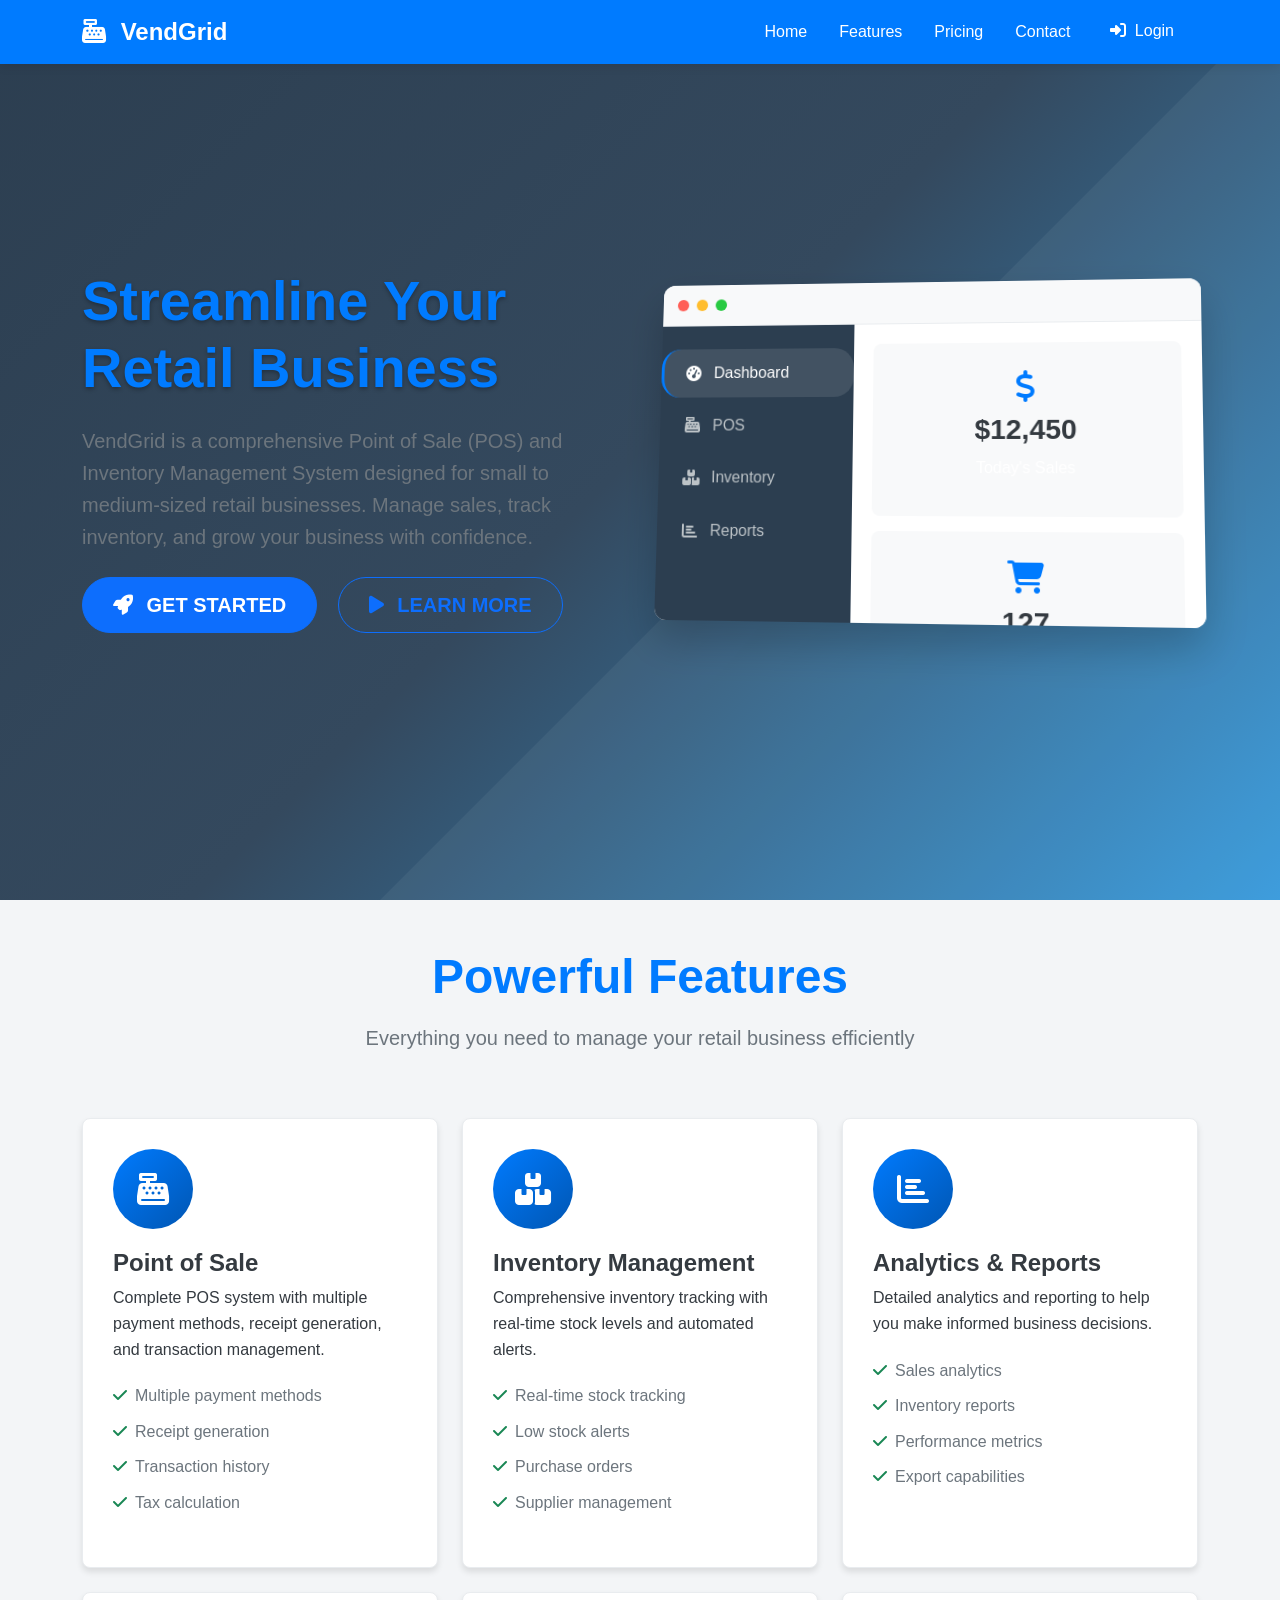
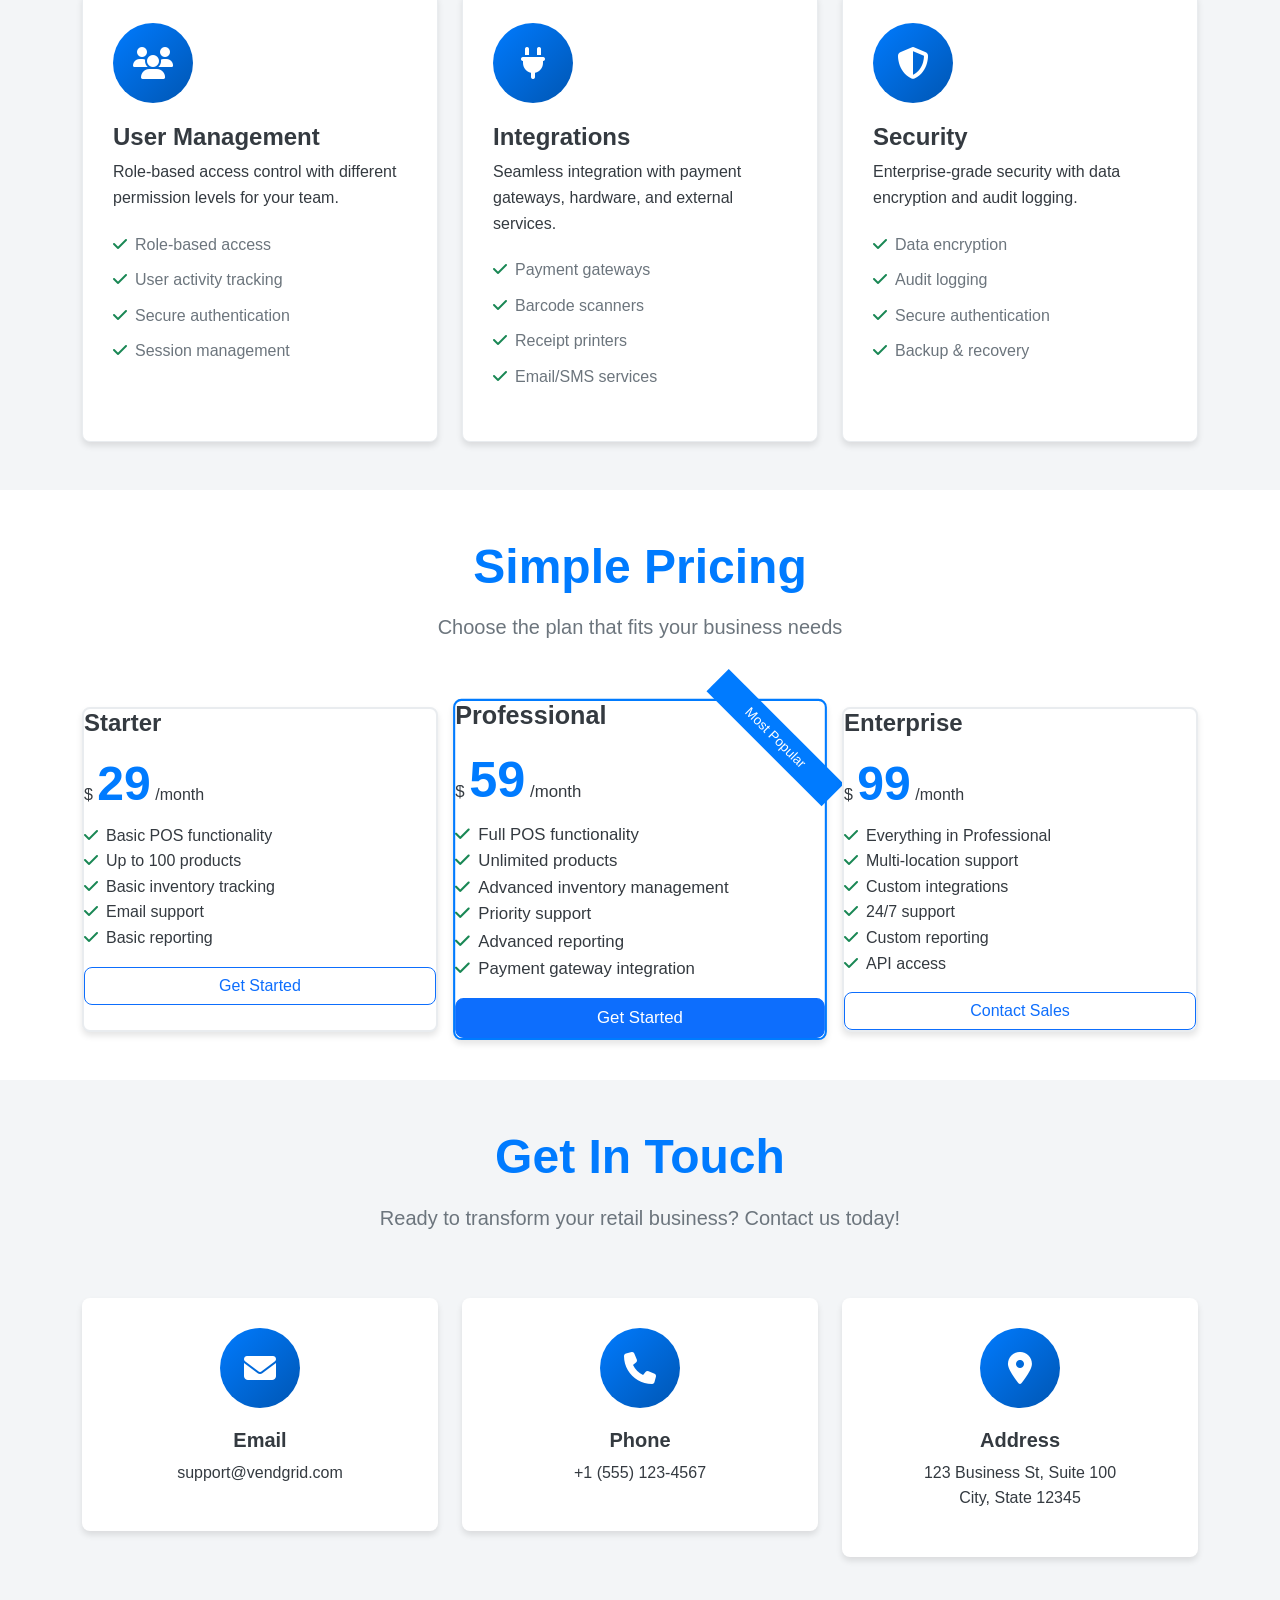
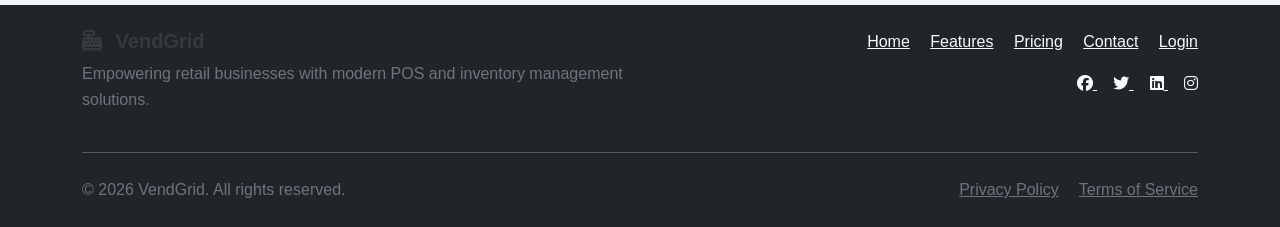
==== commit 1962da7f: "YEAHH" ====
--- a/index.html
+++ b/index.html
@@ -478,7 +478,7 @@
     <!-- Custom JS -->
      <script src="assets/js/permissions.js"></script>
      <script src="assets/js/index.js"></script>
-     <script src="assets/js/theme-manager.js"></script>
+   
     
 </body>
 </html>
--- a/assets/css/shared.css
+++ b/assets/css/shared.css
@@ -1,4 +1,20 @@
-/* shared.css – VendGrid Common Styles (using CSS variables) */
+/* shared.css – VendGrid Common Styles (updated for better dark mode support) */
+
+/* =====================================================================
+   AUTH-LOADING GATE – prevents permission flicker (FOUC)
+   -----------------------------------------------------------------------
+   The <body> starts with class="auth-loading" on every protected page.
+   While this class is present, ALL sidebar-items are invisible (not just
+   hidden with display:none — visibility:hidden keeps layout stable and
+   produces zero paint frames of restricted content).
+   supabase.js removes "auth-loading" from <body> after requireAuth()
+   resolves and applySidebarAccess() has run, making the correct items
+   appear in a single paint with no intermediate flash.
+   ===================================================================== */
+body.auth-loading .sidebar-item {
+    visibility: hidden;
+}
+/* ===================================================================== */
 * {
     margin: 0;
     padding: 0;
@@ -11,6 +27,7 @@
     color: var(--text-primary);
     background-color: var(--bg-body);
     overflow-x: hidden;
+    transition: background-color 0.2s ease, color 0.2s ease;
 }
 
 /* ===== Sidebar ===== */
@@ -27,8 +44,8 @@
     white-space: nowrap;
     display: flex;
     flex-direction: column;
-    transition: width 0.25s ease-in-out;
-    will-change: width;
+    transition: width 0.25s ease-in-out, transform 0.25s ease-in-out, background-color 0.2s ease;
+    will-change: width, transform;
     border-radius: 10px;
 }
 
@@ -140,15 +157,16 @@
     left: 76px;
     top: 50%;
     transform: translateY(-50%);
-    background: #1a1a2e;
-    color: #fff;
+    background: var(--bg-card);
+    color: var(--text-primary);
     padding: 6px 12px;
     border-radius: 6px;
     font-size: 0.8rem;
     white-space: nowrap;
     z-index: 200;
-    box-shadow: 0 2px 8px rgba(0,0,0,0.2);
+    box-shadow: var(--widget-shadow);
     pointer-events: none;
+    border: 1px solid var(--border-color);
 }
 
 /* Main content & POS container – single source of truth */
@@ -171,42 +189,44 @@
     transition: margin-left 0.25s ease-in-out;
     will-change: margin-left;
 }
+
 .sidebar-collapsed .pos-container {
     margin-left: 72px;
 }
 
-/* Mobile drawer */
-@media (max-width: 768px) {
-    .sidebar {
-        transform: translateX(-100%);
-        transition: transform 0.25s ease-in-out;
-        width: 250px;
-        box-shadow: none;
-    }
-    .sidebar.mobile-open {
-        transform: translateX(0);
-        box-shadow: 2px 0 12px rgba(0,0,0,0.15);
-    }
-    .main-content,
-    .pos-container {
-        margin-left: 0 !important;
-    }
-    .sidebar-overlay {
-        position: fixed;
-        top: 0;
-        left: 0;
-        right: 0;
-        bottom: 0;
-        background: rgba(0,0,0,0.5);
-        z-index: 99;
-        display: none;
-    }
-    .sidebar-overlay.active {
-        display: block;
-    }
-    .sidebar-collapsed .sidebar {
-        width: 250px;
-    }
+/* ===== MOBILE SIDEBAR DRAWER & OVERLAY ===== */
+.sidebar-overlay {
+    position: fixed;
+    top: 0;
+    left: 0;
+    right: 0;
+    bottom: 0;
+    background: rgba(0, 0, 0, 0.5);
+    z-index: 99;
+    display: none;
+    opacity: 0;
+    transition: opacity 0.25s ease-in-out;
+}
+.sidebar-overlay.active {
+    display: block;
+    opacity: 1;
+}
+
+/* Mobile navbar toggle button */
+.mobile-menu-toggle {
+    display: none;
+    background: transparent;
+    border: none;
+    color: white;
+    font-size: 1.5rem;
+    cursor: pointer;
+    padding: 8px 12px;
+    margin-right: 10px;
+    border-radius: 8px;
+    transition: background 0.2s;
+}
+.mobile-menu-toggle:hover {
+    background: rgba(255, 255, 255, 0.1);
 }
 
 html {
@@ -252,20 +272,8 @@
 .btn:hover {
     transform: translateY(-1px);
 }
-.btn-primary {
-    background: var(--btn-primary-bg);
-    border: none;
-}
-.btn-primary:hover {
-    background: var(--btn-primary-hover);
-}
-.btn-outline-primary {
-    border-color: var(--link-color);
-    color: var(--link-color);
-}
-.btn-outline-primary:hover {
-    background-color: var(--link-color);
-    color: white;
+.btn:active {
+    transform: translateY(0);
 }
 
 /* ===== Utility Classes ===== */
@@ -292,16 +300,18 @@
 /* ===== Custom Scrollbar ===== */
 ::-webkit-scrollbar {
     width: 8px;
+    height: 8px;
 }
 ::-webkit-scrollbar-track {
-    background: var(--bg-table-stripe);
+    background: var(--bg-hover);
+    border-radius: 4px;
 }
 ::-webkit-scrollbar-thumb {
-    background: var(--link-color);
+    background: var(--accent);
     border-radius: 4px;
 }
 ::-webkit-scrollbar-thumb:hover {
-    background: var(--link-hover);
+    background: var(--accent-light);
 }
 
 /* ===== Cards & Widgets ===== */
@@ -311,7 +321,8 @@
     background: var(--widget-bg);
     border-radius: 10px;
     box-shadow: var(--widget-shadow);
-    border: 1px solid var(--border-color);
+    border: 1px solid var(--widget-border);
+    transition: box-shadow 0.2s ease, transform 0.2s ease;
 }
 .stat-card h3,
 .widget-content .metric-value .amount {
@@ -319,6 +330,9 @@
 }
 
 /* ===== Tables ===== */
+.table {
+    background-color: transparent;
+}
 .table th {
     background-color: var(--table-header-bg);
     color: var(--table-header-color);
@@ -326,15 +340,15 @@
 }
 .table td {
     border-color: var(--table-border);
-    color: var(--text-primary);
+    color: var(--table-text);
 }
 .table-hover tbody tr:hover {
-    background-color: var(--bg-hover);
+    background-color: var(--table-row-hover);
 }
 
 /* ===== Modal ===== */
 .modal-content {
-    background: var(--bg-modal);
+    background: var(--modal-bg);
     border-color: var(--border-color);
 }
 .modal-header,
@@ -359,18 +373,14 @@
     min-width: 280px;
     padding: 12px 16px;
     border-radius: 8px;
-    color: #fff;
     font-size: 0.9rem;
     display: flex;
     align-items: center;
     gap: 10px;
     box-shadow: 0 4px 12px rgba(0,0,0,0.15);
     animation: slideIn 0.25s ease;
-}
-.vg-toast.success { background: var(--toast-success-bg); }
-.vg-toast.error   { background: var(--toast-error-bg); }
-.vg-toast.warning { background: var(--toast-warning-bg); color: #000; }
-.vg-toast.info    { background: var(--toast-info-bg); color: #000; }
+    backdrop-filter: blur(8px);
+}
 @keyframes slideIn {
     from { transform: translateX(100%); opacity: 0; }
     to   { transform: translateX(0);    opacity: 1; }
@@ -387,7 +397,7 @@
     padding: 1rem;
     opacity: 0;
     transition: opacity 0.2s ease;
-    backdrop-filter: blur(2px);
+    backdrop-filter: blur(4px);
 }
 .vg-confirm-overlay--visible { opacity: 1; }
 .vg-confirm-dialog {
@@ -406,13 +416,13 @@
     width: 56px;
     height: 56px;
     border-radius: 50%;
-    background: var(--toast-warning-bg);
+    background: var(--confirm-icon-bg);
     display: flex;
     align-items: center;
     justify-content: center;
     margin: 0 auto 1.1rem;
 }
-.vg-confirm-icon i { font-size: 1.6rem; color: #e6990b; }
+.vg-confirm-icon i { font-size: 1.6rem; color: var(--toast-warning-color); }
 .vg-confirm-message {
     font-size: 0.97rem;
     color: var(--text-primary);
@@ -436,19 +446,40 @@
 }
 .vg-confirm-btn--cancel {
     background: var(--confirm-cancel-bg);
-    color: var(--text-secondary);
+    color: var(--confirm-cancel-text);
 }
 .vg-confirm-btn--cancel:hover { background: var(--confirm-cancel-hover); }
 .vg-confirm-btn--confirm {
     background: var(--confirm-confirm-bg);
-    color: #fff;
+    color: var(--confirm-confirm-text);
 }
 .vg-confirm-btn--confirm:hover { background: var(--confirm-confirm-hover); }
 
 /* ===== POS specific ===== */
-.products-panel { flex: 1; padding: 20px; overflow-y: auto; }
-.cart-panel { width: 380px; background: var(--pos-cart-bg); box-shadow: -2px 0 10px rgba(0,0,0,0.05); display: flex; flex-direction: column; }
-.product-grid { display: grid; grid-template-columns: repeat(auto-fill, minmax(140px, 1fr)); gap: 15px; }
+.products-panel {
+    flex-basis: 35%;
+    padding: 20px;
+    overflow-y: auto;
+}
+.cart-panel {
+    flex-basis: 65%;
+    width: 380px;
+    background: var(--pos-cart-bg);
+    box-shadow: -2px 0 10px rgba(0,0,0,0.05);
+    display: flex;
+    flex-direction: column;
+}
+
+.cart-panel-1 {
+    flex-basis: 60%;
+    background: var(--pos-cart-summary-bg);
+    padding: 5px;
+}
+.product-grid {
+    display: grid;
+    grid-template-columns: repeat(auto-fill, minmax(140px, 1fr));
+    gap: 15px;
+}
 .product-card {
     background: var(--pos-product-card-bg);
     border-radius: 10px;
@@ -458,10 +489,23 @@
     transition: all 0.2s;
     box-shadow: var(--pos-product-card-shadow);
 }
-.product-card:hover { transform: translateY(-3px); box-shadow: 0 5px 15px rgba(0,0,0,0.1); }
-.product-card.out-of-stock { opacity: 0.5; cursor: not-allowed; }
-.product-name { font-weight: 600; margin: 10px 0 5px; color: var(--text-primary); }
-.product-price { color: var(--link-color); font-weight: 700; }
+.product-card:hover {
+    transform: translateY(-3px);
+    box-shadow: 0 5px 15px rgba(0,0,0,0.1);
+}
+.product-card.out-of-stock {
+    opacity: 0.5;
+    cursor: not-allowed;
+}
+.product-name {
+    font-weight: 600;
+    margin: 10px 0 5px;
+    color: var(--text-primary);
+}
+.product-price {
+    color: var(--link-color);
+    font-weight: 700;
+}
 .cart-item {
     display: flex;
     align-items: center;
@@ -469,7 +513,10 @@
     padding: 10px;
     border-bottom: 1px solid var(--border-color);
 }
-.cart-item-name { flex: 1; color: var(--text-primary); }
+.cart-item-name {
+    flex: 1;
+    color: var(--text-primary);
+}
 .quantity-btn {
     width: 28px;
     height: 28px;
@@ -479,9 +526,28 @@
     color: var(--text-primary);
 }
 .cart-summary {
-    padding: 15px;
+    flex-basis: 40%;
+    display: flex;
+    flex-direction: row;
+    padding: 0px;
     border-top: 2px solid var(--border-color);
     background: var(--pos-cart-summary-bg);
+    column-gap: 20px;
+    justify-content: center;
+}
+.cart-summary-1 {
+    flex-basis: 60%;
+    padding: 30px;
+}
+.cart-summary-2 {
+    flex-basis: 40%;
+    margin: 0%;
+    display: flex;
+    flex-direction: column;
+    justify-content: center;
+    align-items: center;
+    text-align: center;
+    padding: 30px;
 }
 .summary-row {
     display: flex;
@@ -522,16 +588,46 @@
     margin-right: 4px;
     transition: background 0.15s, color 0.15s;
 }
-.icon-btn-edit   { color: #0d6efd; border-color: #0d6efd; }
-.icon-btn-edit:hover { background: #0d6efd; color: #fff; }
-.icon-btn-delete { color: #dc3545; border-color: #dc3545; }
-.icon-btn-delete:hover { background: #dc3545; color: #fff; }
-.icon-btn-warn   { color: #fd7e14; border-color: #fd7e14; }
-.icon-btn-warn:hover { background: #fd7e14; color: #fff; }
-.icon-btn-success { color: #198754; border-color: #198754; }
-.icon-btn-success:hover { background: #198754; color: #fff; }
-.icon-btn-danger { color: #dc3545; border-color: #dc3545; }
-.icon-btn-danger:hover { background: #dc3545; color: #fff; }
+.icon-btn-edit {
+    color: var(--link-color);
+    border-color: var(--link-color);
+}
+.icon-btn-edit:hover {
+    background: var(--link-color);
+    color: #fff;
+}
+.icon-btn-delete {
+    color: #f56565;
+    border-color: #f56565;
+}
+.icon-btn-delete:hover {
+    background: #f56565;
+    color: #fff;
+}
+.icon-btn-warn {
+    color: #ecc94b;
+    border-color: #ecc94b;
+}
+.icon-btn-warn:hover {
+    background: #ecc94b;
+    color: #000;
+}
+.icon-btn-success {
+    color: #48bb78;
+    border-color: #48bb78;
+}
+.icon-btn-success:hover {
+    background: #48bb78;
+    color: #fff;
+}
+.icon-btn-danger {
+    color: #f56565;
+    border-color: #f56565;
+}
+.icon-btn-danger:hover {
+    background: #f56565;
+    color: #fff;
+}
 
 /* ===== Print styles ===== */
 @media print {
@@ -553,4 +649,636 @@
     .table {
         font-size: 12px;
     }
+}
+
+/* ============================================================ */
+/* ===== RESPONSIVE BREAKPOINTS – ENTIRE SYSTEM ============== */
+/* ============================================================ */
+
+/* TABLET LANDSCAPE & DESKTOP (1025px - 1366px) */
+@media (min-width: 1025px) and (max-width: 1366px) {
+    .main-content {
+        padding: 20px;
+    }
+    
+    .dashboard-widget .amount {
+        font-size: 2rem;
+    }
+    
+    .product-grid {
+        grid-template-columns: repeat(auto-fill, minmax(130px, 1fr));
+    }
+}
+
+/* TABLET (769px - 1024px) */
+@media (min-width: 769px) and (max-width: 1024px) {
+    .main-content {
+        padding: 16px;
+    }
+    
+    h1 {
+        font-size: 1.75rem;
+    }
+    
+    h2 {
+        font-size: 1.5rem;
+    }
+    
+    .dashboard-widget .amount {
+        font-size: 1.75rem;
+    }
+    
+    .widget-header {
+        padding: 15px 15px 0;
+    }
+    
+    .widget-content {
+        padding: 15px;
+    }
+    
+    .widget-icon {
+        width: 45px;
+        height: 45px;
+        font-size: 1.3rem;
+    }
+    
+    .quick-action {
+        padding: 12px;
+    }
+    
+    .quick-action .action-icon {
+        width: 35px;
+        height: 35px;
+    }
+    
+    .table th, .table td {
+        padding: 10px 8px;
+        font-size: 0.85rem;
+    }
+    
+    .product-grid {
+        grid-template-columns: repeat(auto-fill, minmax(120px, 1fr));
+        gap: 12px;
+    }
+    
+    .product-card {
+        padding: 12px;
+    }
+    
+    .product-name {
+        font-size: 0.9rem;
+    }
+    
+    .cart-panel {
+        width: 340px;
+    }
+    
+    .cart-summary {
+        flex-direction: column;
+        gap: 10px;
+    }
+    
+    .cart-summary-1,
+    .cart-summary-2 {
+        flex-basis: auto;
+        width: 100%;
+        padding: 15px;
+    }
+    
+    .cart-summary-2 {
+        flex-direction: row;
+        flex-wrap: wrap;
+        gap: 8px;
+    }
+    
+    .cart-summary-2 .btn {
+        width: auto;
+        min-width: 100px;
+        margin-top: 0;
+    }
+    
+    .stat-card h3 {
+        font-size: 1.5rem;
+    }
+    
+    .stat-card {
+        padding: 15px;
+    }
+    
+    .modal-dialog {
+        max-width: 90%;
+        margin: 1.75rem auto;
+    }
+    
+    .modal-body {
+        padding: 1.5rem;
+    }
+    
+    .form-control, .form-select {
+        font-size: 0.9rem;
+    }
+}
+
+/* MOBILE (up to 768px) */
+@media (max-width: 768px) {
+    /* Show mobile menu toggle button in navbar */
+    .mobile-menu-toggle {
+        display: block;
+    }
+    
+    /* Hide desktop sidebar toggle in mobile */
+    .sidebar-toggle {
+        display: none;
+    }
+    
+    /* Sidebar drawer */
+    .sidebar {
+        transform: translateX(-100%);
+        transition: transform 0.25s ease-in-out;
+        width: 260px;
+        box-shadow: none;
+        z-index: 101;
+    }
+    .sidebar.mobile-open {
+        transform: translateX(0);
+        box-shadow: 2px 0 12px rgba(0,0,0,0.15);
+    }
+    
+    .main-content,
+    .pos-container {
+        margin-left: 0 !important;
+    }
+    
+    .sidebar-overlay {
+        position: fixed;
+        top: 0;
+        left: 0;
+        right: 0;
+        bottom: 0;
+        background: rgba(0, 0, 0, 0.5);
+        z-index: 100;
+        display: none;
+        opacity: 0;
+        transition: opacity 0.25s ease-in-out;
+    }
+    .sidebar-overlay.active {
+        display: block;
+        opacity: 1;
+    }
+    
+    .sidebar-collapsed .sidebar {
+        width: 260px;
+        transform: translateX(-100%);
+    }
+    
+    .sidebar-collapsed .sidebar.mobile-open {
+        transform: translateX(0);
+    }
+    
+    /* Main content */
+    .main-content {
+        padding: 15px;
+        margin-top: 56px;
+    }
+    
+    /* Typography */
+    h1 {
+        font-size: 1.5rem;
+        margin-bottom: 0.5rem;
+    }
+    
+    h2 {
+        font-size: 1.3rem;
+    }
+    
+    h3 {
+        font-size: 1.1rem;
+    }
+    
+    .page-header {
+        flex-direction: column;
+        align-items: flex-start;
+        gap: 10px;
+        margin-bottom: 20px;
+        padding: 10px 0;
+    }
+    
+    .page-title {
+        font-size: 1.5rem;
+    }
+    
+    /* Dashboard Widgets */
+    .dashboard-widget .amount {
+        font-size: 1.5rem;
+    }
+    
+    .widget-header {
+        padding: 12px 12px 0;
+        flex-wrap: wrap;
+    }
+    
+    .widget-content {
+        padding: 12px;
+    }
+    
+    .widget-footer {
+        padding: 0 12px 12px;
+    }
+    
+    .widget-icon {
+        width: 40px;
+        height: 40px;
+        font-size: 1.2rem;
+        margin-bottom: 10px;
+    }
+    
+    .widget-header h3 {
+        font-size: 0.95rem;
+    }
+    
+    .metric-change {
+        font-size: 0.8rem;
+    }
+    
+    /* Quick Actions */
+    .quick-action {
+        padding: 12px;
+    }
+    
+    .quick-action .action-icon {
+        width: 35px;
+        height: 35px;
+    }
+    
+    .quick-action .action-content h4 {
+        font-size: 0.95rem;
+    }
+    
+    .quick-action .action-content p {
+        font-size: 0.75rem;
+    }
+    
+    /* Tables */
+    .table-responsive {
+        overflow-x: auto;
+        -webkit-overflow-scrolling: touch;
+    }
+    
+    .table th, .table td {
+        padding: 8px 6px;
+        font-size: 0.8rem;
+        white-space: nowrap;
+    }
+    
+    .card .table-responsive {
+        border-radius: 8px;
+    }
+    
+    /* Inventory Module */
+    .product-grid {
+        grid-template-columns: repeat(auto-fill, minmax(100px, 1fr));
+        gap: 10px;
+    }
+    
+    .product-card {
+        padding: 10px;
+    }
+    
+    .product-name {
+        font-size: 0.8rem;
+        margin: 8px 0 4px;
+    }
+    
+    .product-price {
+        font-size: 0.85rem;
+    }
+    
+    .product-card i {
+        font-size: 1.5rem;
+    }
+    
+    /* Product search/filter row */
+    .d-flex.flex-wrap.gap-2.align-items-center.justify-content-between {
+        flex-direction: column;
+        align-items: stretch !important;
+    }
+    
+    .d-flex.gap-2.flex-wrap {
+        width: 100%;
+    }
+    
+    #productSearch, #categoryFilter {
+        width: 100% !important;
+        margin-bottom: 8px;
+    }
+    
+    /* Pagination controls */
+    .pagination-controls {
+        flex-direction: column;
+        align-items: center;
+        gap: 10px;
+    }
+    
+    /* POS Module */
+    .pos-container {
+        flex-direction: column;
+        height: auto;
+        min-height: calc(100vh - 56px);
+    }
+    
+    .products-panel {
+        flex: none;
+        width: 100%;
+        padding: 12px;
+        max-height: 45vh;
+        overflow-y: auto;
+    }
+    
+    .cart-panel {
+        width: 100%;
+        flex-basis: auto;
+        position: relative;
+        bottom: 0;
+        max-height: 55vh;
+        overflow-y: auto;
+    }
+    
+    /* Cart header grid */
+    .cart-panel .p-3.bg-light.border-bottom[style*="display: grid"] {
+        font-size: 0.75rem;
+        gap: 8px;
+    }
+    
+    /* Cart items */
+    #cartItems .p-3.border-bottom {
+        gap: 8px;
+        font-size: 0.8rem;
+    }
+    
+    .cart-summary {
+        flex-direction: column;
+        gap: 10px;
+        padding: 10px;
+    }
+    
+    .cart-summary-1,
+    .cart-summary-2 {
+        flex-basis: auto;
+        width: 100%;
+        padding: 12px;
+    }
+    
+    .cart-summary-2 {
+        flex-direction: row;
+        flex-wrap: wrap;
+        justify-content: center;
+        gap: 8px;
+    }
+    
+    .cart-summary-2 .btn {
+        width: auto;
+        min-width: 90px;
+        margin-top: 0;
+        font-size: 0.8rem;
+        padding: 6px 10px;
+    }
+    
+    .summary-row {
+        font-size: 0.85rem;
+    }
+    
+    .total-row {
+        font-size: 1rem;
+    }
+    
+    .cart-item {
+        gap: 8px;
+        padding: 8px;
+    }
+    
+    .quantity-btn {
+        width: 24px;
+        height: 24px;
+    }
+    
+    /* Category filter buttons */
+    #categoryFilter {
+        flex-wrap: wrap;
+    }
+    
+    #categoryFilter .btn {
+        font-size: 0.75rem;
+        padding: 5px 10px;
+    }
+    
+    /* Reports Module */
+    .stat-card h3 {
+        font-size: 1.2rem;
+    }
+    
+    .stat-card {
+        padding: 12px;
+    }
+    
+    /* Charts on mobile */
+    canvas {
+        max-height: 250px !important;
+    }
+    
+    /* Report filters row */
+    .d-flex.justify-content-between.align-items-center.mb-4 {
+        flex-direction: column;
+        gap: 10px;
+        align-items: stretch;
+    }
+    
+    .d-flex.gap-2 {
+        flex-direction: column;
+        width: 100%;
+    }
+    
+    #periodSelect, .btn-sm {
+        width: 100%;
+    }
+    
+    /* Users Module */
+    #usersTable .btn-sm {
+        padding: 4px 6px;
+        font-size: 0.7rem;
+    }
+    
+    /* Modals */
+    .modal-dialog {
+        max-width: 95%;
+        margin: 1rem auto;
+    }
+    
+    .modal-body {
+        padding: 1rem;
+    }
+    
+    .modal-footer {
+        flex-direction: column;
+        gap: 8px;
+    }
+    
+    .modal-footer .btn {
+        width: 100%;
+    }
+    
+    /* Forms (Login/Signup/Settings) */
+    .login-card {
+        padding: 25px 20px;
+        margin: 15px;
+    }
+    
+    .login-title {
+        font-size: 1.5rem;
+    }
+    
+    .login-logo {
+        font-size: 1.5rem;
+    }
+    
+    .login-logo i {
+        font-size: 1.3rem;
+    }
+    
+    .login-logo span {
+        font-size: 1.2rem;
+    }
+    
+    /* Settings page */
+    .settings-form .row > div {
+        margin-bottom: 15px;
+    }
+    
+    /* Navbar */
+    .navbar-brand {
+        font-size: 1.2rem;
+    }
+    
+    .navbar-toggler {
+        padding: 4px 8px;
+    }
+    
+    /* Buttons */
+    .btn {
+        padding: 6px 12px;
+        font-size: 0.85rem;
+    }
+    
+    .btn-lg {
+        padding: 8px 16px;
+        font-size: 0.9rem;
+    }
+    
+    /* Tabs */
+    .nav-tabs .nav-link {
+        padding: 8px 12px;
+        font-size: 0.8rem;
+    }
+    
+    /* Pagination */
+    .pagination-buttons .btn {
+        padding: 4px 8px;
+        font-size: 0.75rem;
+    }
+    
+    .page-size-selector select {
+        width: 60px;
+        font-size: 0.8rem;
+    }
+    
+    /* Toast Notifications */
+    .vg-toast {
+        min-width: 250px;
+        font-size: 0.8rem;
+        padding: 10px 12px;
+    }
+}
+
+/* SMALL MOBILE (up to 480px) */
+@media (max-width: 480px) {
+    .main-content {
+        padding: 10px;
+    }
+    
+    h1 {
+        font-size: 1.3rem;
+    }
+    
+    .dashboard-widget .amount {
+        font-size: 1.2rem;
+    }
+    
+    .product-grid {
+        grid-template-columns: repeat(auto-fill, minmax(85px, 1fr));
+        gap: 8px;
+    }
+    
+    .product-card {
+        padding: 8px;
+    }
+    
+    .product-name {
+        font-size: 0.7rem;
+    }
+    
+    .product-price {
+        font-size: 0.75rem;
+    }
+    
+    .product-card i {
+        font-size: 1.2rem;
+    }
+    
+    .products-panel {
+        max-height: 40vh;
+    }
+    
+    .cart-panel {
+        max-height: 60vh;
+    }
+    
+    .cart-summary-2 .btn {
+        min-width: 75px;
+        font-size: 0.7rem;
+    }
+    
+    .table th, .table td {
+        padding: 6px 4px;
+        font-size: 0.7rem;
+    }
+    
+    .icon-btn {
+        width: 28px;
+        height: 28px;
+        font-size: 0.7rem;
+    }
+    
+    .stat-card h3 {
+        font-size: 1rem;
+    }
+    
+    .stat-card h6 {
+        font-size: 0.7rem;
+    }
+    
+    .card-header h5 {
+        font-size: 0.9rem;
+    }
+    
+    .modal-title {
+        font-size: 1rem;
+    }
+    
+    .btn-sm {
+        padding: 4px 8px;
+        font-size: 0.7rem;
+    }
+    
+    .badge {
+        font-size: 0.65rem;
+    }
 }
--- a/assets/css/light-theme.css
+++ b/assets/css/light-theme.css
@@ -6,7 +6,7 @@
     --bg-navbar: rgba(0, 123, 255, 0.95);
     --bg-card: #ffffff;
     --bg-hover: #f0f2f5;
-    --bg-table-stripe: #f8f9fa;
+    --bg-table-stripe: #f3f5f7;
     --bg-modal: #ffffff;
 
     /* Text colours */
